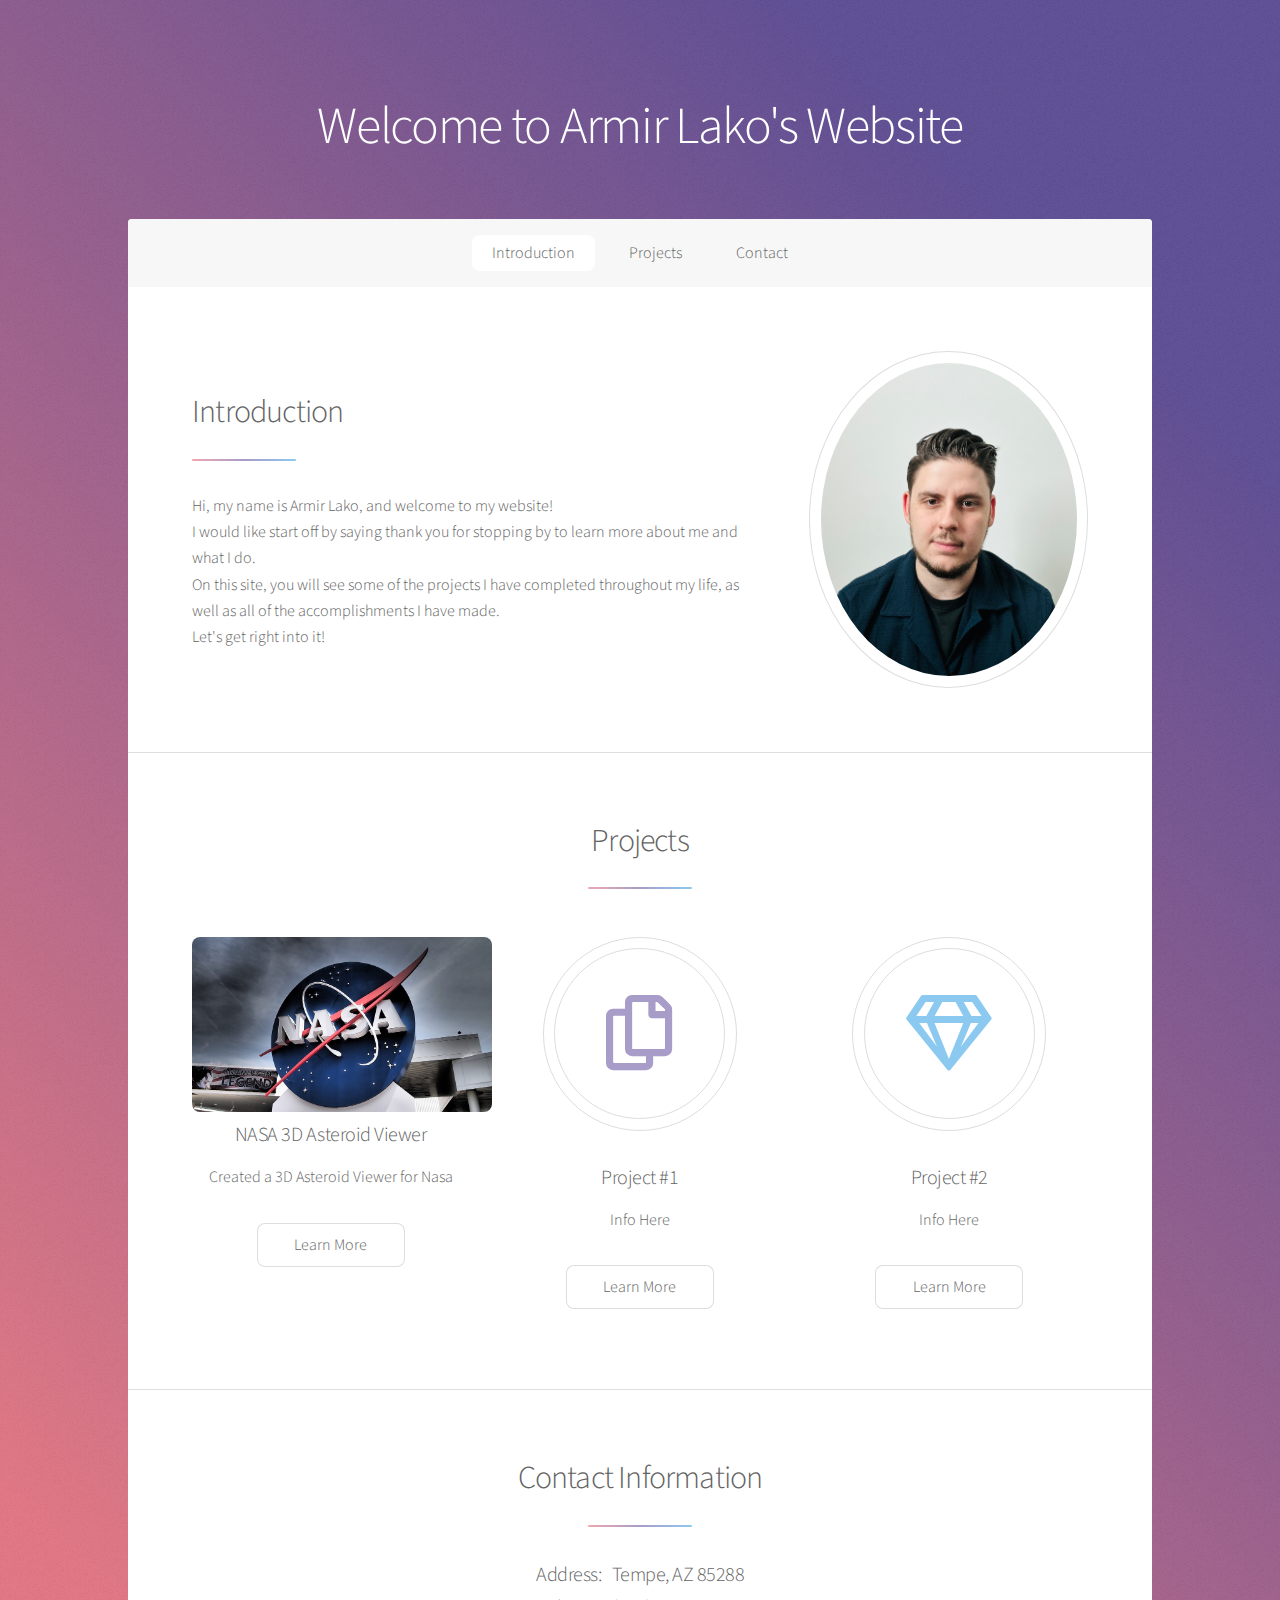
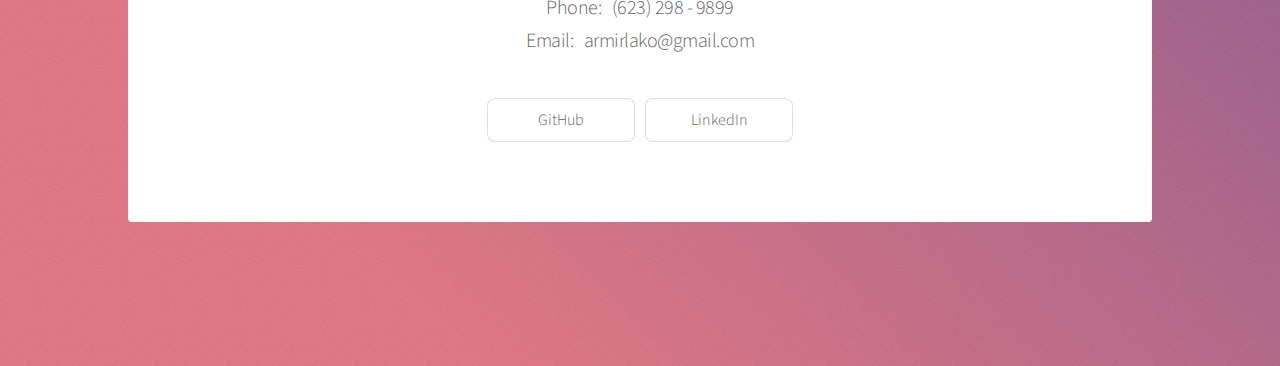
==== index.html @ 69617846 "9" ====
<!DOCTYPE HTML>

<html>
	<head>
		<title>Armir Lako's Website</title>
		<meta charset="utf-8" />
		<meta name="viewport" content="width=device-width, initial-scale=1, user-scalable=no" />
		<link rel="stylesheet" href="assets/css/main.css" />
		<noscript><link rel="stylesheet" href="assets/css/noscript.css" /></noscript>
	</head>
	<body class="is-preload">

		<!-- Wrapper -->
			<div id="wrapper">

				<!-- Header -->
					<header id="header" class="alt">
						<h1>Welcome to Armir Lako's Website</h1>
					</header>

				<!-- Nav -->
					<nav id="nav">
						<ul>
							<li><a href="#intro" class="active">Introduction</a></li>
							<li><a href="#first">Projects</a></li>
							<li><a href="#cta">Contact</a></li>
						</ul>
					</nav>

				<!-- Main -->
					<div id="main">

						<!-- Introduction -->
							<section id="intro" class="main">
								<div class="spotlight">
									<div class="content">
										<header class="major">
											<h2>Introduction</h2>
										</header>
										<p>
											Hi, my name is Armir Lako, and welcome to my website! <br>
											I would like start off by saying thank you for stopping by to learn more about me and what I do. <br>
											On this site, you will see some of the projects I have completed throughout my life, as well as
											all of the accomplishments I have made. <br>
											Let's get right into it!</p>
									</div>
									<span class="image"><img src="images/ArmirLako.jpg"  alt="" /></span>
								</div>
							</section>

						<!-- First Section -->
							<section id="first" class="main special">
								<header class="major">
									<h2>Projects</h2>
								</header>
								<ul class="features">
									<li>
										<span class="image"><img src="images/NASA.jpg" alt="" width="300" 
											height="175" /></span>
										<h3>NASA 3D Asteroid Viewer</h3>
										<p>Created a 3D Asteroid Viewer for Nasa</p>
										<a href="NASA.html" class="button">Learn More</a></li>
									</li>
									<li>
										<span class="icon major style3 fa-copy"></span>
										<h3>Project #1</h3>
										<p>Info Here</p>
										<a href="generic.html" class="button">Learn More</a></li>
									</li>
									<li>
										<span class="icon major style5 fa-gem"></span>
										<h3>Project #2</h3>
										<p>Info Here</p>
										<a href="generic.html" class="button">Learn More</a></li>
									</li>
								</ul>
								
							</section>

						<!-- Get Started -->
							<section id="cta" class="main special">
							
								
								<header class="major">
									<h2>Contact Information</h2>
									<p>	Address: &nbsp Tempe, AZ 85288 <br>
										Phone: &nbsp (623) 298 - 9899 <br>
										Email: &nbsp armirlako@gmail.com
										</b>
									</p>
									<ul class="icons">
									
										<!-- <li> <a href="https://github.com/armirlako" class="icon brands fa-github alt"><span class="label">GitHub</span></a></li> -->
										<ul class="actions special">
											<li><a href="https://www.github.com/armirlako" class="button">GitHub</a></li>
											<li><a href="https://www.linkedin.com/in/armirlako/" class="button">LinkedIn</a></li>
										</ul>
									</ul>
								</header>
							</section>

					</div>

				<!-- Footer -->
					<footer id="footer">
					
					</footer>

			</div>

		<!-- Scripts -->
			<script src="assets/js/jquery.min.js"></script>
			<script src="assets/js/jquery.scrollex.min.js"></script>
			<script src="assets/js/jquery.scrolly.min.js"></script>
			<script src="assets/js/browser.min.js"></script>
			<script src="assets/js/breakpoints.min.js"></script>
			<script src="assets/js/util.js"></script>
			<script src="assets/js/main.js"></script>

	</body>
</html>
---- assets/css/main.css ----
@import url(fontawesome-all.min.css);
@import 'https://fonts.googleapis.com/css?family=Source+Sans+Pro:300,400';

/*
	Stellar by HTML5 UP
	html5up.net | @ajlkn
	Free for personal and commercial use under the CCA 3.0 license (html5up.net/license)
*/


html, body, div, span, applet, object,
iframe, h1, h2, h3, h4, h5, h6, p, blockquote,
pre, a, abbr, acronym, address, big, cite,
code, del, dfn, em, img, ins, kbd, q, s, samp,
small, strike, strong, sub, sup, tt, var, b,
u, i, center, dl, dt, dd, ol, ul, li, fieldset,
form, label, legend, table, caption, tbody,
tfoot, thead, tr, th, td, article, aside,
canvas, details, embed, figure, figcaption,
footer, header, hgroup, menu, nav, output, ruby,
section, summary, time, mark, audio, video {
	margin: 0;
	padding: 0;
	border: 0;
	font-size: 100%;
	font: inherit;
	vertical-align: baseline;}

article, aside, details, figcaption, figure,
footer, header, hgroup, menu, nav, section {
	display: block;}
	  
body {
	line-height: 1;
}

ol, ul {
	list-style: none;
}

blockquote, q {
	quotes: none;
}

	blockquote:before, blockquote:after, q:before, q:after {
		content: '';
		content: none;
	}

table {
	border-collapse: collapse;
	border-spacing: 0;
}

body {
	-webkit-text-size-adjust: none;
}

mark {
	background-color: transparent;
	color: inherit;
}

input::-moz-focus-inner {
	border: 0;
	padding: 0;
}

input, select, textarea {
	-moz-appearance: none;
	-webkit-appearance: none;
	-ms-appearance: none;
	appearance: none;
}

/* Basic */

	@-ms-viewport {
		width: device-width;
	}

	body {
		-ms-overflow-style: scrollbar;
	}

	@media screen and (max-width: 480px) {

		html, body {
			min-width: 320px;
		}

	}

	html {
		box-sizing: border-box;
	}

	*, *:before, *:after {
		box-sizing: inherit;
	}

	body {
		background-color: #935d8c;
		background-image: url("images/overlay.png"), -moz-linear-gradient(45deg, #e37682 15%, #5f4d93 85%);
		background-image: url("images/overlay.png"), -webkit-linear-gradient(45deg, #e37682 15%, #5f4d93 85%);
		background-image: url("images/overlay.png"), -ms-linear-gradient(45deg, #e37682 15%, #5f4d93 85%);
		background-image: url("images/overlay.png"), linear-gradient(45deg, #e37682 15%, #5f4d93 85%);
	}

		body.is-preload *, body.is-preload *:before, body.is-preload *:after {
			-moz-animation: none !important;
			-webkit-animation: none !important;
			-ms-animation: none !important;
			animation: none !important;
			-moz-transition: none !important;
			-webkit-transition: none !important;
			-ms-transition: none !important;
			transition: none !important;
		}

/* Type */

	body {
		background-color: #935d8c;
		color: rgba(255, 255, 255, 0.65);
	}

	body, input, select, textarea {
		font-family: "Source Sans Pro", Helvetica, sans-serif;
		font-size: 17pt;
		font-weight: 300;
		line-height: 1.65;
	}

		@media screen and (max-width: 1680px) {

			body, input, select, textarea {
				font-size: 14pt;
			}

		}

		@media screen and (max-width: 1280px) {

			body, input, select, textarea {
				font-size: 12pt;
			}

		}

		@media screen and (max-width: 360px) {

			body, input, select, textarea {
				font-size: 11pt;
			}

		}

	a {
		-moz-transition: color 0.2s ease, border-bottom 0.2s ease;
		-webkit-transition: color 0.2s ease, border-bottom 0.2s ease;
		-ms-transition: color 0.2s ease, border-bottom 0.2s ease;
		transition: color 0.2s ease, border-bottom 0.2s ease;
		text-decoration: none;
		border-bottom: dotted 1px;
		color: inherit;
	}

		a:hover {
			border-bottom-color: transparent;
		}

	strong, b {
		font-weight: 400;
	}

	em, i {
		font-style: italic;
	}

	p {
		margin: 0 0 2em 0;
	}

		p.content {
			-moz-columns: 20em 2;
			-webkit-columns: 20em 2;
			-ms-columns: 20em 2;
			columns: 20em 2;
			-moz-column-gap: 2em;
			-webkit-column-gap: 2em;
			-ms-column-gap: 2em;
			column-gap: 2em;
			text-align: justify;
		}

	h1, h2, h3, h4, h5, h6 {
		font-weight: 300;
		line-height: 1.5;
		margin: 0 0 0.7em 0;
		letter-spacing: -0.025em;
	}

		h1 a, h2 a, h3 a, h4 a, h5 a, h6 a {
			color: inherit;
			text-decoration: none;
		}

	h1 {
		font-size: 2.5em;
		line-height: 1.2;
	}

	h2 {
		font-size: 1.5em;
	}

	h3 {
		font-size: 1.25em;
	}

	h4 {
		font-size: 1.1em;
	}

	h5 {
		font-size: 0.9em;
	}

	h6 {
		font-size: 0.7em;
	}

	@media screen and (max-width: 736px) {

		h1 {
			font-size: 2em;
		}

	}

	sub {
		font-size: 0.8em;
		position: relative;
		top: 0.5em;
	}

	sup {
		font-size: 0.8em;
		position: relative;
		top: -0.5em;
	}

	blockquote {
		border-left: solid 4px;
		font-style: italic;
		margin: 0 0 2em 0;
		padding: 0.5em 0 0.5em 2em;
	}

	code {
		border-radius: 8px;
		border: solid 1px;
		font-family: "Courier New", monospace;
		font-size: 0.9em;
		margin: 0 0.25em;
		padding: 0.25em 0.65em;
	}

	pre {
		-webkit-overflow-scrolling: touch;
		font-family: "Courier New", monospace;
		font-size: 0.9em;
		margin: 0 0 2em 0;
	}

		pre code {
			display: block;
			line-height: 1.75;
			padding: 1em 1.5em;
			overflow-x: auto;
		}

	hr {
		border: 0;
		border-bottom: solid 1px;
		margin: 2em 0;
	}

		hr.major {
			margin: 3em 0;
		}

	.align-left {
		text-align: left;
	}

	.align-center {
		text-align: center;
	}

	.align-right {
		text-align: right;
	}

	input, select, textarea {
		color: #ffffff;
	}

	a:hover {
		color: #ffffff;
	}

	strong, b {
		color: #ffffff;
	}

	h1, h2, h3, h4, h5, h6 {
		color: #ffffff;
	}

	blockquote {
		border-left-color: rgba(255, 255, 255, 0.35);
	}

	code {
		background: rgba(255, 255, 255, 0.075);
		border-color: rgba(255, 255, 255, 0.35);
	}

	hr {
		border-bottom-color: rgba(255, 255, 255, 0.35);
	}

/* Row */

	.row {
		display: flex;
		flex-wrap: wrap;
		box-sizing: border-box;
		align-items: stretch;
	}

		.row > * {
			box-sizing: border-box;
		}

		.row.gtr-uniform > * > :last-child {
			margin-bottom: 0;
		}

		.row.aln-left {
			justify-content: flex-start;
		}

		.row.aln-center {
			justify-content: center;
		}

		.row.aln-right {
			justify-content: flex-end;
		}

		.row.aln-top {
			align-items: flex-start;
		}

		.row.aln-middle {
			align-items: center;
		}

		.row.aln-bottom {
			align-items: flex-end;
		}

		.row > .imp {
			order: -1;
		}

		.row > .col-1 {
			width: 8.33333%;
		}

		.row > .off-1 {
			margin-left: 8.33333%;
		}

		.row > .col-2 {
			width: 16.66667%;
		}

		.row > .off-2 {
			margin-left: 16.66667%;
		}

		.row > .col-3 {
			width: 25%;
		}

		.row > .off-3 {
			margin-left: 25%;
		}

		.row > .col-4 {
			width: 33.33333%;
		}

		.row > .off-4 {
			margin-left: 33.33333%;
		}

		.row > .col-5 {
			width: 41.66667%;
		}

		.row > .off-5 {
			margin-left: 41.66667%;
		}

		.row > .col-6 {
			width: 50%;
		}

		.row > .off-6 {
			margin-left: 50%;
		}

		.row > .col-7 {
			width: 58.33333%;
		}

		.row > .off-7 {
			margin-left: 58.33333%;
		}

		.row > .col-8 {
			width: 66.66667%;
		}

		.row > .off-8 {
			margin-left: 66.66667%;
		}

		.row > .col-9 {
			width: 75%;
		}

		.row > .off-9 {
			margin-left: 75%;
		}

		.row > .col-10 {
			width: 83.33333%;
		}

		.row > .off-10 {
			margin-left: 83.33333%;
		}

		.row > .col-11 {
			width: 91.66667%;
		}

		.row > .off-11 {
			margin-left: 91.66667%;
		}

		.row > .col-12 {
			width: 100%;
		}

		.row > .off-12 {
			margin-left: 100%;
		}

		.row.gtr-0 {
			margin-top: 0;
			margin-left: 0em;
		}

			.row.gtr-0 > * {
				padding: 0 0 0 0em;
			}

			.row.gtr-0.gtr-uniform {
				margin-top: 0em;
			}

				.row.gtr-0.gtr-uniform > * {
					padding-top: 0em;
				}

		.row.gtr-25 {
			margin-top: 0;
			margin-left: -0.375em;
		}

			.row.gtr-25 > * {
				padding: 0 0 0 0.375em;
			}

			.row.gtr-25.gtr-uniform {
				margin-top: -0.375em;
			}

				.row.gtr-25.gtr-uniform > * {
					padding-top: 0.375em;
				}

		.row.gtr-50 {
			margin-top: 0;
			margin-left: -0.75em;
		}

			.row.gtr-50 > * {
				padding: 0 0 0 0.75em;
			}

			.row.gtr-50.gtr-uniform {
				margin-top: -0.75em;
			}

				.row.gtr-50.gtr-uniform > * {
					padding-top: 0.75em;
				}

		.row {
			margin-top: 0;
			margin-left: -1.5em;
		}

			.row > * {
				padding: 0 0 0 1.5em;
			}

			.row.gtr-uniform {
				margin-top: -1.5em;
			}

				.row.gtr-uniform > * {
					padding-top: 1.5em;
				}

		.row.gtr-150 {
			margin-top: 0;
			margin-left: -2.25em;
		}

			.row.gtr-150 > * {
				padding: 0 0 0 2.25em;
			}

			.row.gtr-150.gtr-uniform {
				margin-top: -2.25em;
			}

				.row.gtr-150.gtr-uniform > * {
					padding-top: 2.25em;
				}

		.row.gtr-200 {
			margin-top: 0;
			margin-left: -3em;
		}

			.row.gtr-200 > * {
				padding: 0 0 0 3em;
			}

			.row.gtr-200.gtr-uniform {
				margin-top: -3em;
			}

				.row.gtr-200.gtr-uniform > * {
					padding-top: 3em;
				}

		@media screen and (max-width: 1680px) {

			.row {
				display: flex;
				flex-wrap: wrap;
				box-sizing: border-box;
				align-items: stretch;
			}

				.row > * {
					box-sizing: border-box;
				}

				.row.gtr-uniform > * > :last-child {
					margin-bottom: 0;
				}

				.row.aln-left {
					justify-content: flex-start;
				}

				.row.aln-center {
					justify-content: center;
				}

				.row.aln-right {
					justify-content: flex-end;
				}

				.row.aln-top {
					align-items: flex-start;
				}

				.row.aln-middle {
					align-items: center;
				}

				.row.aln-bottom {
					align-items: flex-end;
				}

				.row > .imp-xlarge {
					order: -1;
				}

				.row > .col-1-xlarge {
					width: 8.33333%;
				}

				.row > .off-1-xlarge {
					margin-left: 8.33333%;
				}

				.row > .col-2-xlarge {
					width: 16.66667%;
				}

				.row > .off-2-xlarge {
					margin-left: 16.66667%;
				}

				.row > .col-3-xlarge {
					width: 25%;
				}

				.row > .off-3-xlarge {
					margin-left: 25%;
				}

				.row > .col-4-xlarge {
					width: 33.33333%;
				}

				.row > .off-4-xlarge {
					margin-left: 33.33333%;
				}

				.row > .col-5-xlarge {
					width: 41.66667%;
				}

				.row > .off-5-xlarge {
					margin-left: 41.66667%;
				}

				.row > .col-6-xlarge {
					width: 50%;
				}

				.row > .off-6-xlarge {
					margin-left: 50%;
				}

				.row > .col-7-xlarge {
					width: 58.33333%;
				}

				.row > .off-7-xlarge {
					margin-left: 58.33333%;
				}

				.row > .col-8-xlarge {
					width: 66.66667%;
				}

				.row > .off-8-xlarge {
					margin-left: 66.66667%;
				}

				.row > .col-9-xlarge {
					width: 75%;
				}

				.row > .off-9-xlarge {
					margin-left: 75%;
				}

				.row > .col-10-xlarge {
					width: 83.33333%;
				}

				.row > .off-10-xlarge {
					margin-left: 83.33333%;
				}

				.row > .col-11-xlarge {
					width: 91.66667%;
				}

				.row > .off-11-xlarge {
					margin-left: 91.66667%;
				}

				.row > .col-12-xlarge {
					width: 100%;
				}

				.row > .off-12-xlarge {
					margin-left: 100%;
				}

				.row.gtr-0 {
					margin-top: 0;
					margin-left: 0em;
				}

					.row.gtr-0 > * {
						padding: 0 0 0 0em;
					}

					.row.gtr-0.gtr-uniform {
						margin-top: 0em;
					}

						.row.gtr-0.gtr-uniform > * {
							padding-top: 0em;
						}

				.row.gtr-25 {
					margin-top: 0;
					margin-left: -0.375em;
				}

					.row.gtr-25 > * {
						padding: 0 0 0 0.375em;
					}

					.row.gtr-25.gtr-uniform {
						margin-top: -0.375em;
					}

						.row.gtr-25.gtr-uniform > * {
							padding-top: 0.375em;
						}

				.row.gtr-50 {
					margin-top: 0;
					margin-left: -0.75em;
				}

					.row.gtr-50 > * {
						padding: 0 0 0 0.75em;
					}

					.row.gtr-50.gtr-uniform {
						margin-top: -0.75em;
					}

						.row.gtr-50.gtr-uniform > * {
							padding-top: 0.75em;
						}

				.row {
					margin-top: 0;
					margin-left: -1.5em;
				}

					.row > * {
						padding: 0 0 0 1.5em;
					}

					.row.gtr-uniform {
						margin-top: -1.5em;
					}

						.row.gtr-uniform > * {
							padding-top: 1.5em;
						}

				.row.gtr-150 {
					margin-top: 0;
					margin-left: -2.25em;
				}

					.row.gtr-150 > * {
						padding: 0 0 0 2.25em;
					}

					.row.gtr-150.gtr-uniform {
						margin-top: -2.25em;
					}

						.row.gtr-150.gtr-uniform > * {
							padding-top: 2.25em;
						}

				.row.gtr-200 {
					margin-top: 0;
					margin-left: -3em;
				}

					.row.gtr-200 > * {
						padding: 0 0 0 3em;
					}

					.row.gtr-200.gtr-uniform {
						margin-top: -3em;
					}

						.row.gtr-200.gtr-uniform > * {
							padding-top: 3em;
						}

		}

		@media screen and (max-width: 1280px) {

			.row {
				display: flex;
				flex-wrap: wrap;
				box-sizing: border-box;
				align-items: stretch;
			}

				.row > * {
					box-sizing: border-box;
				}

				.row.gtr-uniform > * > :last-child {
					margin-bottom: 0;
				}

				.row.aln-left {
					justify-content: flex-start;
				}

				.row.aln-center {
					justify-content: center;
				}

				.row.aln-right {
					justify-content: flex-end;
				}

				.row.aln-top {
					align-items: flex-start;
				}

				.row.aln-middle {
					align-items: center;
				}

				.row.aln-bottom {
					align-items: flex-end;
				}

				.row > .imp-large {
					order: -1;
				}

				.row > .col-1-large {
					width: 8.33333%;
				}

				.row > .off-1-large {
					margin-left: 8.33333%;
				}

				.row > .col-2-large {
					width: 16.66667%;
				}

				.row > .off-2-large {
					margin-left: 16.66667%;
				}

				.row > .col-3-large {
					width: 25%;
				}

				.row > .off-3-large {
					margin-left: 25%;
				}

				.row > .col-4-large {
					width: 33.33333%;
				}

				.row > .off-4-large {
					margin-left: 33.33333%;
				}

				.row > .col-5-large {
					width: 41.66667%;
				}

				.row > .off-5-large {
					margin-left: 41.66667%;
				}

				.row > .col-6-large {
					width: 50%;
				}

				.row > .off-6-large {
					margin-left: 50%;
				}

				.row > .col-7-large {
					width: 58.33333%;
				}

				.row > .off-7-large {
					margin-left: 58.33333%;
				}

				.row > .col-8-large {
					width: 66.66667%;
				}

				.row > .off-8-large {
					margin-left: 66.66667%;
				}

				.row > .col-9-large {
					width: 75%;
				}

				.row > .off-9-large {
					margin-left: 75%;
				}

				.row > .col-10-large {
					width: 83.33333%;
				}

				.row > .off-10-large {
					margin-left: 83.33333%;
				}

				.row > .col-11-large {
					width: 91.66667%;
				}

				.row > .off-11-large {
					margin-left: 91.66667%;
				}

				.row > .col-12-large {
					width: 100%;
				}

				.row > .off-12-large {
					margin-left: 100%;
				}

				.row.gtr-0 {
					margin-top: 0;
					margin-left: 0em;
				}

					.row.gtr-0 > * {
						padding: 0 0 0 0em;
					}

					.row.gtr-0.gtr-uniform {
						margin-top: 0em;
					}

						.row.gtr-0.gtr-uniform > * {
							padding-top: 0em;
						}

				.row.gtr-25 {
					margin-top: 0;
					margin-left: -0.375em;
				}

					.row.gtr-25 > * {
						padding: 0 0 0 0.375em;
					}

					.row.gtr-25.gtr-uniform {
						margin-top: -0.375em;
					}

						.row.gtr-25.gtr-uniform > * {
							padding-top: 0.375em;
						}

				.row.gtr-50 {
					margin-top: 0;
					margin-left: -0.75em;
				}

					.row.gtr-50 > * {
						padding: 0 0 0 0.75em;
					}

					.row.gtr-50.gtr-uniform {
						margin-top: -0.75em;
					}

						.row.gtr-50.gtr-uniform > * {
							padding-top: 0.75em;
						}

				.row {
					margin-top: 0;
					margin-left: -1.5em;
				}

					.row > * {
						padding: 0 0 0 1.5em;
					}

					.row.gtr-uniform {
						margin-top: -1.5em;
					}

						.row.gtr-uniform > * {
							padding-top: 1.5em;
						}

				.row.gtr-150 {
					margin-top: 0;
					margin-left: -2.25em;
				}

					.row.gtr-150 > * {
						padding: 0 0 0 2.25em;
					}

					.row.gtr-150.gtr-uniform {
						margin-top: -2.25em;
					}

						.row.gtr-150.gtr-uniform > * {
							padding-top: 2.25em;
						}

				.row.gtr-200 {
					margin-top: 0;
					margin-left: -3em;
				}

					.row.gtr-200 > * {
						padding: 0 0 0 3em;
					}

					.row.gtr-200.gtr-uniform {
						margin-top: -3em;
					}

						.row.gtr-200.gtr-uniform > * {
							padding-top: 3em;
						}

		}

		@media screen and (max-width: 980px) {

			.row {
				display: flex;
				flex-wrap: wrap;
				box-sizing: border-box;
				align-items: stretch;
			}

				.row > * {
					box-sizing: border-box;
				}

				.row.gtr-uniform > * > :last-child {
					margin-bottom: 0;
				}

				.row.aln-left {
					justify-content: flex-start;
				}

				.row.aln-center {
					justify-content: center;
				}

				.row.aln-right {
					justify-content: flex-end;
				}

				.row.aln-top {
					align-items: flex-start;
				}

				.row.aln-middle {
					align-items: center;
				}

				.row.aln-bottom {
					align-items: flex-end;
				}

				.row > .imp-medium {
					order: -1;
				}

				.row > .col-1-medium {
					width: 8.33333%;
				}

				.row > .off-1-medium {
					margin-left: 8.33333%;
				}

				.row > .col-2-medium {
					width: 16.66667%;
				}

				.row > .off-2-medium {
					margin-left: 16.66667%;
				}

				.row > .col-3-medium {
					width: 25%;
				}

				.row > .off-3-medium {
					margin-left: 25%;
				}

				.row > .col-4-medium {
					width: 33.33333%;
				}

				.row > .off-4-medium {
					margin-left: 33.33333%;
				}

				.row > .col-5-medium {
					width: 41.66667%;
				}

				.row > .off-5-medium {
					margin-left: 41.66667%;
				}

				.row > .col-6-medium {
					width: 50%;
				}

				.row > .off-6-medium {
					margin-left: 50%;
				}

				.row > .col-7-medium {
					width: 58.33333%;
				}

				.row > .off-7-medium {
					margin-left: 58.33333%;
				}

				.row > .col-8-medium {
					width: 66.66667%;
				}

				.row > .off-8-medium {
					margin-left: 66.66667%;
				}

				.row > .col-9-medium {
					width: 75%;
				}

				.row > .off-9-medium {
					margin-left: 75%;
				}

				.row > .col-10-medium {
					width: 83.33333%;
				}

				.row > .off-10-medium {
					margin-left: 83.33333%;
				}

				.row > .col-11-medium {
					width: 91.66667%;
				}

				.row > .off-11-medium {
					margin-left: 91.66667%;
				}

				.row > .col-12-medium {
					width: 100%;
				}

				.row > .off-12-medium {
					margin-left: 100%;
				}

				.row.gtr-0 {
					margin-top: 0;
					margin-left: 0em;
				}

					.row.gtr-0 > * {
						padding: 0 0 0 0em;
					}

					.row.gtr-0.gtr-uniform {
						margin-top: 0em;
					}

						.row.gtr-0.gtr-uniform > * {
							padding-top: 0em;
						}

				.row.gtr-25 {
					margin-top: 0;
					margin-left: -0.375em;
				}

					.row.gtr-25 > * {
						padding: 0 0 0 0.375em;
					}

					.row.gtr-25.gtr-uniform {
						margin-top: -0.375em;
					}

						.row.gtr-25.gtr-uniform > * {
							padding-top: 0.375em;
						}

				.row.gtr-50 {
					margin-top: 0;
					margin-left: -0.75em;
				}

					.row.gtr-50 > * {
						padding: 0 0 0 0.75em;
					}

					.row.gtr-50.gtr-uniform {
						margin-top: -0.75em;
					}

						.row.gtr-50.gtr-uniform > * {
							padding-top: 0.75em;
						}

				.row {
					margin-top: 0;
					margin-left: -1.5em;
				}

					.row > * {
						padding: 0 0 0 1.5em;
					}

					.row.gtr-uniform {
						margin-top: -1.5em;
					}

						.row.gtr-uniform > * {
							padding-top: 1.5em;
						}

				.row.gtr-150 {
					margin-top: 0;
					margin-left: -2.25em;
				}

					.row.gtr-150 > * {
						padding: 0 0 0 2.25em;
					}

					.row.gtr-150.gtr-uniform {
						margin-top: -2.25em;
					}

						.row.gtr-150.gtr-uniform > * {
							padding-top: 2.25em;
						}

				.row.gtr-200 {
					margin-top: 0;
					margin-left: -3em;
				}

					.row.gtr-200 > * {
						padding: 0 0 0 3em;
					}

					.row.gtr-200.gtr-uniform {
						margin-top: -3em;
					}

						.row.gtr-200.gtr-uniform > * {
							padding-top: 3em;
						}

		}

		@media screen and (max-width: 736px) {

			.row {
				display: flex;
				flex-wrap: wrap;
				box-sizing: border-box;
				align-items: stretch;
			}

				.row > * {
					box-sizing: border-box;
				}

				.row.gtr-uniform > * > :last-child {
					margin-bottom: 0;
				}

				.row.aln-left {
					justify-content: flex-start;
				}

				.row.aln-center {
					justify-content: center;
				}

				.row.aln-right {
					justify-content: flex-end;
				}

				.row.aln-top {
					align-items: flex-start;
				}

				.row.aln-middle {
					align-items: center;
				}

				.row.aln-bottom {
					align-items: flex-end;
				}

				.row > .imp-small {
					order: -1;
				}

				.row > .col-1-small {
					width: 8.33333%;
				}

				.row > .off-1-small {
					margin-left: 8.33333%;
				}

				.row > .col-2-small {
					width: 16.66667%;
				}

				.row > .off-2-small {
					margin-left: 16.66667%;
				}

				.row > .col-3-small {
					width: 25%;
				}

				.row > .off-3-small {
					margin-left: 25%;
				}

				.row > .col-4-small {
					width: 33.33333%;
				}

				.row > .off-4-small {
					margin-left: 33.33333%;
				}

				.row > .col-5-small {
					width: 41.66667%;
				}

				.row > .off-5-small {
					margin-left: 41.66667%;
				}

				.row > .col-6-small {
					width: 50%;
				}

				.row > .off-6-small {
					margin-left: 50%;
				}

				.row > .col-7-small {
					width: 58.33333%;
				}

				.row > .off-7-small {
					margin-left: 58.33333%;
				}

				.row > .col-8-small {
					width: 66.66667%;
				}

				.row > .off-8-small {
					margin-left: 66.66667%;
				}

				.row > .col-9-small {
					width: 75%;
				}

				.row > .off-9-small {
					margin-left: 75%;
				}

				.row > .col-10-small {
					width: 83.33333%;
				}

				.row > .off-10-small {
					margin-left: 83.33333%;
				}

				.row > .col-11-small {
					width: 91.66667%;
				}

				.row > .off-11-small {
					margin-left: 91.66667%;
				}

				.row > .col-12-small {
					width: 100%;
				}

				.row > .off-12-small {
					margin-left: 100%;
				}

				.row.gtr-0 {
					margin-top: 0;
					margin-left: 0em;
				}

					.row.gtr-0 > * {
						padding: 0 0 0 0em;
					}

					.row.gtr-0.gtr-uniform {
						margin-top: 0em;
					}

						.row.gtr-0.gtr-uniform > * {
							padding-top: 0em;
						}

				.row.gtr-25 {
					margin-top: 0;
					margin-left: -0.25em;
				}

					.row.gtr-25 > * {
						padding: 0 0 0 0.25em;
					}

					.row.gtr-25.gtr-uniform {
						margin-top: -0.25em;
					}

						.row.gtr-25.gtr-uniform > * {
							padding-top: 0.25em;
						}

				.row.gtr-50 {
					margin-top: 0;
					margin-left: -0.5em;
				}

					.row.gtr-50 > * {
						padding: 0 0 0 0.5em;
					}

					.row.gtr-50.gtr-uniform {
						margin-top: -0.5em;
					}

						.row.gtr-50.gtr-uniform > * {
							padding-top: 0.5em;
						}

				.row {
					margin-top: 0;
					margin-left: -1em;
				}

					.row > * {
						padding: 0 0 0 1em;
					}

					.row.gtr-uniform {
						margin-top: -1em;
					}

						.row.gtr-uniform > * {
							padding-top: 1em;
						}

				.row.gtr-150 {
					margin-top: 0;
					margin-left: -1.5em;
				}

					.row.gtr-150 > * {
						padding: 0 0 0 1.5em;
					}

					.row.gtr-150.gtr-uniform {
						margin-top: -1.5em;
					}

						.row.gtr-150.gtr-uniform > * {
							padding-top: 1.5em;
						}

				.row.gtr-200 {
					margin-top: 0;
					margin-left: -2em;
				}

					.row.gtr-200 > * {
						padding: 0 0 0 2em;
					}

					.row.gtr-200.gtr-uniform {
						margin-top: -2em;
					}

						.row.gtr-200.gtr-uniform > * {
							padding-top: 2em;
						}

		}

		@media screen and (max-width: 480px) {

			.row {
				display: flex;
				flex-wrap: wrap;
				box-sizing: border-box;
				align-items: stretch;
			}

				.row > * {
					box-sizing: border-box;
				}

				.row.gtr-uniform > * > :last-child {
					margin-bottom: 0;
				}

				.row.aln-left {
					justify-content: flex-start;
				}

				.row.aln-center {
					justify-content: center;
				}

				.row.aln-right {
					justify-content: flex-end;
				}

				.row.aln-top {
					align-items: flex-start;
				}

				.row.aln-middle {
					align-items: center;
				}

				.row.aln-bottom {
					align-items: flex-end;
				}

				.row > .imp-xsmall {
					order: -1;
				}

				.row > .col-1-xsmall {
					width: 8.33333%;
				}

				.row > .off-1-xsmall {
					margin-left: 8.33333%;
				}

				.row > .col-2-xsmall {
					width: 16.66667%;
				}

				.row > .off-2-xsmall {
					margin-left: 16.66667%;
				}

				.row > .col-3-xsmall {
					width: 25%;
				}

				.row > .off-3-xsmall {
					margin-left: 25%;
				}

				.row > .col-4-xsmall {
					width: 33.33333%;
				}

				.row > .off-4-xsmall {
					margin-left: 33.33333%;
				}

				.row > .col-5-xsmall {
					width: 41.66667%;
				}

				.row > .off-5-xsmall {
					margin-left: 41.66667%;
				}

				.row > .col-6-xsmall {
					width: 50%;
				}

				.row > .off-6-xsmall {
					margin-left: 50%;
				}

				.row > .col-7-xsmall {
					width: 58.33333%;
				}

				.row > .off-7-xsmall {
					margin-left: 58.33333%;
				}

				.row > .col-8-xsmall {
					width: 66.66667%;
				}

				.row > .off-8-xsmall {
					margin-left: 66.66667%;
				}

				.row > .col-9-xsmall {
					width: 75%;
				}

				.row > .off-9-xsmall {
					margin-left: 75%;
				}

				.row > .col-10-xsmall {
					width: 83.33333%;
				}

				.row > .off-10-xsmall {
					margin-left: 83.33333%;
				}

				.row > .col-11-xsmall {
					width: 91.66667%;
				}

				.row > .off-11-xsmall {
					margin-left: 91.66667%;
				}

				.row > .col-12-xsmall {
					width: 100%;
				}

				.row > .off-12-xsmall {
					margin-left: 100%;
				}

				.row.gtr-0 {
					margin-top: 0;
					margin-left: 0em;
				}

					.row.gtr-0 > * {
						padding: 0 0 0 0em;
					}

					.row.gtr-0.gtr-uniform {
						margin-top: 0em;
					}

						.row.gtr-0.gtr-uniform > * {
							padding-top: 0em;
						}

				.row.gtr-25 {
					margin-top: 0;
					margin-left: -0.3125em;
				}

					.row.gtr-25 > * {
						padding: 0 0 0 0.3125em;
					}

					.row.gtr-25.gtr-uniform {
						margin-top: -0.3125em;
					}

						.row.gtr-25.gtr-uniform > * {
							padding-top: 0.3125em;
						}

				.row.gtr-50 {
					margin-top: 0;
					margin-left: -0.625em;
				}

					.row.gtr-50 > * {
						padding: 0 0 0 0.625em;
					}

					.row.gtr-50.gtr-uniform {
						margin-top: -0.625em;
					}

						.row.gtr-50.gtr-uniform > * {
							padding-top: 0.625em;
						}

				.row {
					margin-top: 0;
					margin-left: -1.25em;
				}

					.row > * {
						padding: 0 0 0 1.25em;
					}

					.row.gtr-uniform {
						margin-top: -1.25em;
					}

						.row.gtr-uniform > * {
							padding-top: 1.25em;
						}

				.row.gtr-150 {
					margin-top: 0;
					margin-left: -1.875em;
				}

					.row.gtr-150 > * {
						padding: 0 0 0 1.875em;
					}

					.row.gtr-150.gtr-uniform {
						margin-top: -1.875em;
					}

						.row.gtr-150.gtr-uniform > * {
							padding-top: 1.875em;
						}

				.row.gtr-200 {
					margin-top: 0;
					margin-left: -2.5em;
				}

					.row.gtr-200 > * {
						padding: 0 0 0 2.5em;
					}

					.row.gtr-200.gtr-uniform {
						margin-top: -2.5em;
					}

						.row.gtr-200.gtr-uniform > * {
							padding-top: 2.5em;
						}

		}

/* Box */

	.box {
		border-radius: 8px;
		border: solid;
		margin-bottom: 2em;
		padding: 1.5em;
	}

		.box > :last-child,
		.box > :last-child > :last-child,
		.box > :last-child > :last-child > :last-child {
			margin-bottom: 0;
		}

		.box.alt {
			border: 0;
			border-radius: 0;
			padding: 0;
		}

	.box {
		border-color: rgba(255, 255, 255, 0.35);
	}

/* Button */

	input[type="submit"],
	input[type="reset"],
	input[type="button"],
	button,
	.button {
		-moz-appearance: none;
		-webkit-appearance: none;
		-ms-appearance: none;
		appearance: none;
		-moz-transition: background-color 0.2s ease-in-out, color 0.2s ease-in-out;
		-webkit-transition: background-color 0.2s ease-in-out, color 0.2s ease-in-out;
		-ms-transition: background-color 0.2s ease-in-out, color 0.2s ease-in-out;
		transition: background-color 0.2s ease-in-out, color 0.2s ease-in-out;
		border-radius: 8px;
		border: 0;
		cursor: pointer;
		display: inline-block;
		font-weight: 300;
		height: 2.75em;
		line-height: 2.75em;
		min-width: 9.25em;
		padding: 0 1.5em;
		text-align: center;
		text-decoration: none;
		white-space: nowrap;
	}

		input[type="submit"].icon,
		input[type="reset"].icon,
		input[type="button"].icon,
		button.icon,
		.button.icon {
			padding-left: 1.35em;
		}

			input[type="submit"].icon:before,
			input[type="reset"].icon:before,
			input[type="button"].icon:before,
			button.icon:before,
			.button.icon:before {
				margin-right: 0.5em;
			}

		input[type="submit"].fit,
		input[type="reset"].fit,
		input[type="button"].fit,
		button.fit,
		.button.fit {
			width: 100%;
		}

		input[type="submit"].small,
		input[type="reset"].small,
		input[type="button"].small,
		button.small,
		.button.small {
			font-size: 0.8em;
		}

		input[type="submit"].large,
		input[type="reset"].large,
		input[type="button"].large,
		button.large,
		.button.large {
			font-size: 1.35em;
		}

		input[type="submit"].disabled, input[type="submit"]:disabled,
		input[type="reset"].disabled,
		input[type="reset"]:disabled,
		input[type="button"].disabled,
		input[type="button"]:disabled,
		button.disabled,
		button:disabled,
		.button.disabled,
		.button:disabled {
			pointer-events: none;
			opacity: 0.25;
		}

		@media screen and (max-width: 736px) {

			input[type="submit"],
			input[type="reset"],
			input[type="button"],
			button,
			.button {
				min-width: 0;
			}

		}

	input[type="submit"],
	input[type="reset"],
	input[type="button"],
	button,
	.button {
		background-color: transparent;
		box-shadow: inset 0 0 0 1px rgba(255, 255, 255, 0.35);
		color: #ffffff !important;
	}

		input[type="submit"]:hover,
		input[type="reset"]:hover,
		input[type="button"]:hover,
		button:hover,
		.button:hover {
			background-color: rgba(255, 255, 255, 0.075);
		}

		input[type="submit"]:active,
		input[type="reset"]:active,
		input[type="button"]:active,
		button:active,
		.button:active {
			background-color: rgba(255, 255, 255, 0.2);
		}

		input[type="submit"].icon:before,
		input[type="reset"].icon:before,
		input[type="button"].icon:before,
		button.icon:before,
		.button.icon:before {
			color: rgba(255, 255, 255, 0.5);
		}

		input[type="submit"].primary,
		input[type="reset"].primary,
		input[type="button"].primary,
		button.primary,
		.button.primary {
			background-color: #8cc9f0;
			color: #ffffff !important;
			box-shadow: none;
		}

			input[type="submit"].primary:hover,
			input[type="reset"].primary:hover,
			input[type="button"].primary:hover,
			button.primary:hover,
			.button.primary:hover {
				background-color: #9acff2;
			}

			input[type="submit"].primary:active,
			input[type="reset"].primary:active,
			input[type="button"].primary:active,
			button.primary:active,
			.button.primary:active {
				background-color: #7ec3ee;
			}

			input[type="submit"].primary.icon:before,
			input[type="reset"].primary.icon:before,
			input[type="button"].primary.icon:before,
			button.primary.icon:before,
			.button.primary.icon:before {
				color: #ffffff !important;
			}

/* Form */

	form {
		margin: 0 0 2em 0;
	}

	label {
		display: block;
		font-size: 0.9em;
		font-weight: 400;
		margin: 0 0 1em 0;
	}

	input[type="text"],
	input[type="password"],
	input[type="email"],
	select,
	textarea {
		-moz-appearance: none;
		-webkit-appearance: none;
		-ms-appearance: none;
		appearance: none;
		border-radius: 8px;
		border: solid 1px;
		color: inherit;
		display: block;
		outline: 0;
		padding: 0 1em;
		text-decoration: none;
		width: 100%;
	}

		input[type="text"]:invalid,
		input[type="password"]:invalid,
		input[type="email"]:invalid,
		select:invalid,
		textarea:invalid {
			box-shadow: none;
		}

	select {
		background-size: 1.25rem;
		background-repeat: no-repeat;
		background-position: calc(100% - 1rem) center;
		height: 2.75em;
		padding-right: 2.75em;
		text-overflow: ellipsis;
	}

		select:focus::-ms-value {
			background-color: transparent;
		}

		select::-ms-expand {
			display: none;
		}

	input[type="text"],
	input[type="password"],
	input[type="email"],
	select {
		height: 2.75em;
	}

	textarea {
		padding: 0.75em 1em;
	}

	input[type="checkbox"],
	input[type="radio"] {
		-moz-appearance: none;
		-webkit-appearance: none;
		-ms-appearance: none;
		appearance: none;
		display: block;
		float: left;
		margin-right: -2em;
		opacity: 0;
		width: 1em;
		z-index: -1;
	}

		input[type="checkbox"] + label,
		input[type="radio"] + label {
			text-decoration: none;
			cursor: pointer;
			display: inline-block;
			font-size: 1em;
			font-weight: 300;
			padding-left: 2.4em;
			padding-right: 0.75em;
			position: relative;
		}

			input[type="checkbox"] + label:before,
			input[type="radio"] + label:before {
				-moz-osx-font-smoothing: grayscale;
				-webkit-font-smoothing: antialiased;
				display: inline-block;
				font-style: normal;
				font-variant: normal;
				text-rendering: auto;
				line-height: 1;
				text-transform: none !important;
				font-family: 'Font Awesome 5 Free';
				font-weight: 900;
			}

			input[type="checkbox"] + label:before,
			input[type="radio"] + label:before {
				border-radius: 8px;
				border: solid 1px;
				content: '';
				display: inline-block;
				font-size: 0.8em;
				height: 2.0625em;
				left: 0;
				line-height: 2.0625em;
				position: absolute;
				text-align: center;
				top: 0;
				width: 2.0625em;
			}

		input[type="checkbox"]:checked + label:before,
		input[type="radio"]:checked + label:before {
			content: '\f00c';
		}

	input[type="checkbox"] + label:before {
		border-radius: 8px;
	}

	input[type="radio"] + label:before {
		border-radius: 100%;
	}

	::-webkit-input-placeholder {
		opacity: 1.0;
	}

	:-moz-placeholder {
		opacity: 1.0;
	}

	::-moz-placeholder {
		opacity: 1.0;
	}

	:-ms-input-placeholder {
		opacity: 1.0;
	}

	label {
		color: #ffffff;
	}

	input[type="text"],
	input[type="password"],
	input[type="email"],
	select,
	textarea {
		background-color: rgba(255, 255, 255, 0.075);
		border-color: rgba(255, 255, 255, 0.35);
	}

		input[type="text"]:focus,
		input[type="password"]:focus,
		input[type="email"]:focus,
		select:focus,
		textarea:focus {
			border-color: #8cc9f0;
			box-shadow: 0 0 0 1px #8cc9f0;
		}

	select {
		background-image: url("data:image/svg+xml;charset=utf8,%3Csvg xmlns='http://www.w3.org/2000/svg' width='40' height='40' preserveAspectRatio='none' viewBox='0 0 40 40'%3E%3Cpath d='M9.4,12.3l10.4,10.4l10.4-10.4c0.2-0.2,0.5-0.4,0.9-0.4c0.3,0,0.6,0.1,0.9,0.4l3.3,3.3c0.2,0.2,0.4,0.5,0.4,0.9 c0,0.4-0.1,0.6-0.4,0.9L20.7,31.9c-0.2,0.2-0.5,0.4-0.9,0.4c-0.3,0-0.6-0.1-0.9-0.4L4.3,17.3c-0.2-0.2-0.4-0.5-0.4-0.9 c0-0.4,0.1-0.6,0.4-0.9l3.3-3.3c0.2-0.2,0.5-0.4,0.9-0.4S9.1,12.1,9.4,12.3z' fill='rgba(255, 255, 255, 0.35)' /%3E%3C/svg%3E");
	}

		select option {
			color: #ffffff;
			background: #935d8c;
		}

	input[type="checkbox"] + label,
	input[type="radio"] + label {
		color: rgba(255, 255, 255, 0.65);
	}

		input[type="checkbox"] + label:before,
		input[type="radio"] + label:before {
			background: rgba(255, 255, 255, 0.075);
			border-color: rgba(255, 255, 255, 0.35);
		}

	input[type="checkbox"]:checked + label:before,
	input[type="radio"]:checked + label:before {
		background-color: #ffffff;
		border-color: #ffffff;
		color: #935d8c;
	}

	input[type="checkbox"]:focus + label:before,
	input[type="radio"]:focus + label:before {
		border-color: #8cc9f0;
		box-shadow: 0 0 0 1px #8cc9f0;
	}

	::-webkit-input-placeholder {
		color: rgba(255, 255, 255, 0.5) !important;
	}

	:-moz-placeholder {
		color: rgba(255, 255, 255, 0.5) !important;
	}

	::-moz-placeholder {
		color: rgba(255, 255, 255, 0.5) !important;
	}

	:-ms-input-placeholder {
		color: rgba(255, 255, 255, 0.5) !important;
	}

	.formerize-placeholder {
		color: rgba(255, 255, 255, 0.5) !important;
	}

/* Icon */

	.icon {
		text-decoration: none;
		-moz-transition: background-color 0.2s ease-in-out, color 0.2s ease-in-out;
		-webkit-transition: background-color 0.2s ease-in-out, color 0.2s ease-in-out;
		-ms-transition: background-color 0.2s ease-in-out, color 0.2s ease-in-out;
		transition: background-color 0.2s ease-in-out, color 0.2s ease-in-out;
		border-bottom: none;
		position: relative;
	}

		.icon:before {
			-moz-osx-font-smoothing: grayscale;
			-webkit-font-smoothing: antialiased;
			display: inline-block;
			font-style: normal;
			font-variant: normal;
			text-rendering: auto;
			line-height: 1;
			text-transform: none !important;
			font-family: 'Font Awesome 5 Free';
			font-weight: 400;
		}

		.icon > .label {
			display: none;
		}

		.icon:before {
			line-height: solid;
		}

		.icon.solid:before {
			font-weight: 900;
		}

		.icon.brands:before {
			font-family: 'Font Awesome 5 Brands';
		}

		.icon.major {
			border: solid 1px;
			display: inline-block;
			border-radius: 100%;
			padding: 0.65em;
			margin: 0 0 2em 0;
			cursor: default;
		}

			.icon.major:before {
				display: inline-block;
				font-size: 6.25rem;
				width: 2.25em;
				height: 2.25em;
				line-height: 2.2em;
				border-radius: 100%;
				border: solid 1px;
				text-align: center;
			}

		.icon.alt {
			display: inline-block;
			border: solid 1px;
			border-radius: 100%;
		}

			.icon.alt:before {
				display: block;
				font-size: 1.25em;
				width: 2em;
				height: 2em;
				text-align: center;
				line-height: 2em;
			}

		.icon.style1 {
			color: #efa8b0;
		}

		.icon.style2 {
			color: #c79cc8;
		}

		.icon.style3 {
			color: #a89cc8;
		}

		.icon.style4 {
			color: #9bb2e1;
		}

		.icon.style5 {
			color: #8cc9f0;
		}

		@media screen and (max-width: 1680px) {

			.icon.major:before {
				font-size: 5.5rem;
			}

		}

		@media screen and (max-width: 1280px) {

			.icon.major:before {
				font-size: 4.75rem;
			}

		}

		@media screen and (max-width: 736px) {

			.icon.major {
				margin: 0 0 1.5em 0;
				padding: 0.35em;
			}

				.icon.major:before {
					font-size: 3.5rem;
				}

		}

	.icon.major {
		border-color: rgba(255, 255, 255, 0.35);
	}

		.icon.major:before {
			border-color: rgba(255, 255, 255, 0.35);
		}

	.icon.alt {
		border-color: rgba(255, 255, 255, 0.35);
		color: #ffffff;
	}

		.icon.alt:hover {
			background-color: rgba(255, 255, 255, 0.075);
		}

		.icon.alt:active {
			background-color: rgba(255, 255, 255, 0.2);
		}

/* Image */

	.image {
		border-radius: 8px;
		border: 0;
		display: inline-block;
		position: relative;
	}

		.image img {
			border-radius: 8px;
			display: block;
		}

		.image.left, .image.right {
			max-width: 40%;
		}

			.image.left img, .image.right img {
				width: 100%;
			}

		.image.left {
			float: left;
			margin: 0 1.5em 1em 0;
			top: 0.25em;
		}

		.image.right {
			float: right;
			margin: 0 0 1em 1.5em;
			top: 0.25em;
		}

		.image.fit {
			display: block;
			margin: 0 0 2em 0;
			width: 100%;
		}

			.image.fit img {
				width: 100%;
			}

		.image.main {
			display: block;
			margin: 0 0 3em 0;
			width: 100%;
		}

			.image.main img {
				width: 100%;
			}

/* List */

	ol {
		list-style: decimal;
		margin: 0 0 2em 0;
		padding-left: 1.25em;
	}

		ol li {
			padding-left: 0.25em;
		}

	ul {
		list-style: disc;
		margin: 0 0 2em 0;
		padding-left: 1em;
	}

		ul li {
			padding-left: 0.5em;
		}

		ul.alt {
			list-style: none;
			padding-left: 0;
		}

			ul.alt li {
				border-top: solid 1px;
				padding: 0.5em 0;
			}

				ul.alt li:first-child {
					border-top: 0;
					padding-top: 0;
				}

	dl {
		margin: 0 0 2em 0;
	}

		dl dt {
			display: block;
			font-weight: 400;
			margin: 0 0 1em 0;
		}

		dl dd {
			margin-left: 2em;
		}

		dl.alt dt {
			display: block;
			width: 3em;
			margin: 0;
			clear: left;
			float: left;
		}

		dl.alt dd {
			margin: 0 0 0.85em 5.5em;
		}

		dl.alt:after {
			content: '';
			display: block;
			clear: both;
		}

	ul.alt li {
		border-top-color: rgba(255, 255, 255, 0.35);
	}

	dl dt {
		color: #ffffff;
	}

/* Actions */

	ul.actions {
		display: -moz-flex;
		display: -webkit-flex;
		display: -ms-flex;
		display: flex;
		cursor: default;
		list-style: none;
		margin-left: -1em;
		padding-left: 0;
	}

		ul.actions li {
			padding: 0 0 0 1em;
			vertical-align: middle;
		}

		ul.actions.special {
			-moz-justify-content: center;
			-webkit-justify-content: center;
			-ms-justify-content: center;
			justify-content: center;
			width: 100%;
			margin-left: 0;
		}

			ul.actions.special li:first-child {
				padding-left: 0;
			}

		ul.actions.stacked {
			-moz-flex-direction: column;
			-webkit-flex-direction: column;
			-ms-flex-direction: column;
			flex-direction: column;
			margin-left: 0;
		}

			ul.actions.stacked li {
				padding: 1.3em 0 0 0;
			}

				ul.actions.stacked li:first-child {
					padding-top: 0;
				}

		ul.actions.fit {
			width: calc(100% + 1em);
		}

			ul.actions.fit li {
				-moz-flex-grow: 1;
				-webkit-flex-grow: 1;
				-ms-flex-grow: 1;
				flex-grow: 1;
				-moz-flex-shrink: 1;
				-webkit-flex-shrink: 1;
				-ms-flex-shrink: 1;
				flex-shrink: 1;
				width: 100%;
			}

				ul.actions.fit li > * {
					width: 100%;
				}

			ul.actions.fit.stacked {
				width: 100%;
			}

		@media screen and (max-width: 480px) {

			ul.actions:not(.fixed) {
				-moz-flex-direction: column;
				-webkit-flex-direction: column;
				-ms-flex-direction: column;
				flex-direction: column;
				margin-left: 0;
				width: 100% !important;
			}

				ul.actions:not(.fixed) li {
					-moz-flex-grow: 1;
					-webkit-flex-grow: 1;
					-ms-flex-grow: 1;
					flex-grow: 1;
					-moz-flex-shrink: 1;
					-webkit-flex-shrink: 1;
					-ms-flex-shrink: 1;
					flex-shrink: 1;
					padding: 1em 0 0 0;
					text-align: center;
					width: 100%;
				}

					ul.actions:not(.fixed) li > * {
						width: 100%;
					}

					ul.actions:not(.fixed) li:first-child {
						padding-top: 0;
					}

					ul.actions:not(.fixed) li input[type="submit"],
					ul.actions:not(.fixed) li input[type="reset"],
					ul.actions:not(.fixed) li input[type="button"],
					ul.actions:not(.fixed) li button,
					ul.actions:not(.fixed) li .button {
						width: 100%;
					}

						ul.actions:not(.fixed) li input[type="submit"].icon:before,
						ul.actions:not(.fixed) li input[type="reset"].icon:before,
						ul.actions:not(.fixed) li input[type="button"].icon:before,
						ul.actions:not(.fixed) li button.icon:before,
						ul.actions:not(.fixed) li .button.icon:before {
							margin-left: -0.5rem;
						}

		}

/* Icons */

	ul.icons {
		cursor: default;
		list-style: none;
		padding-left: 0;
	}

		ul.icons li {
			display: inline-block;
			padding: 0 0.65em 0 0;
		}

			ul.icons li:last-child {
				padding-right: 0 !important;
			}

/* Section/Article */

	section.special, article.special {
		text-align: center;
	}

	header.major {
		margin-bottom: 3em;
	}

		header.major h2 {
			font-size: 2em;
		}

			header.major h2:after {
				display: block;
				content: '';
				width: 3.25em;
				height: 2px;
				margin: 0.7em 0 1em 0;
				border-radius: 2px;
			}

				section.special header.major h2:after, article.special header.major h2:after {
					margin-left: auto;
					margin-right: auto;
				}

		header.major p {
			font-size: 1.25em;
			letter-spacing: -0.025em;
		}

		header.major.special {
			text-align: center;
		}

			header.major.special h2:after {
				margin-left: auto;
				margin-right: auto;
			}

	footer.major {
		margin-top: 3em;
	}

	@media screen and (max-width: 736px) {

		header.major {
			margin-bottom: 0;
		}

			header.major h2 {
				font-size: 1.5em;
			}

			header.major p {
				font-size: 1em;
				letter-spacing: 0;
			}

				header.major p br {
					display: none;
				}

		footer.major {
			margin-top: 0;
		}

	}

	header.major h2:after {
		background-color: rgba(255, 255, 255, 0.35);
	}

/* Table */

	.table-wrapper {
		-webkit-overflow-scrolling: touch;
		overflow-x: auto;
	}

	table {
		margin: 0 0 2em 0;
		width: 100%;
	}

		table tbody tr {
			border: solid 1px;
			border-left: 0;
			border-right: 0;
		}

		table td {
			padding: 0.75em 0.75em;
		}

		table th {
			font-size: 0.9em;
			font-weight: 400;
			padding: 0 0.75em 0.75em 0.75em;
			text-align: left;
		}

		table thead {
			border-bottom: solid 2px;
		}

		table tfoot {
			border-top: solid 2px;
		}

		table.alt {
			border-collapse: separate;
		}

			table.alt tbody tr td {
				border: solid 1px;
				border-left-width: 0;
				border-top-width: 0;
			}

				table.alt tbody tr td:first-child {
					border-left-width: 1px;
				}

			table.alt tbody tr:first-child td {
				border-top-width: 1px;
			}

			table.alt thead {
				border-bottom: 0;
			}

			table.alt tfoot {
				border-top: 0;
			}

	table tbody tr {
		border-color: rgba(255, 255, 255, 0.35);
	}

		table tbody tr:nth-child(2n + 1) {
			background-color: rgba(255, 255, 255, 0.075);
		}

	table th {
		color: #ffffff;
	}

	table thead {
		border-bottom-color: rgba(255, 255, 255, 0.35);
	}

	table tfoot {
		border-top-color: rgba(255, 255, 255, 0.35);
	}

	table.alt tbody tr td {
		border-color: rgba(255, 255, 255, 0.35);
	}

/* Features */

	.features {
		display: -moz-flex;
		display: -webkit-flex;
		display: -ms-flex;
		display: flex;
		-moz-flex-wrap: wrap;
		-webkit-flex-wrap: wrap;
		-ms-flex-wrap: wrap;
		flex-wrap: wrap;
		-moz-justify-content: center;
		-webkit-justify-content: center;
		-ms-justify-content: center;
		justify-content: center;
		width: calc(100% + 2em);
		margin: 0 0 3em -2em;
		padding: 0;
		list-style: none;
	}

		.features li {
			width: calc(33.33333% - 2em);
			margin-left: 2em;
			margin-top: 3em;
			padding: 0;
		}

			.features li:nth-child(1), .features li:nth-child(2), .features li:nth-child(3) {
				margin-top: 0;
			}

			.features li > :last-child {
				margin-bottom: 0;
			}

		@media screen and (max-width: 980px) {

			.features li {
				width: calc(50% - 2em);
			}

				.features li:nth-child(3) {
					margin-top: 3em;
				}

		}

		@media screen and (max-width: 736px) {

			.features {
				width: 100%;
				margin: 0 0 2em 0;
			}

				.features li {
					width: 100%;
					margin-left: 0;
					margin-top: 2em;
				}

					.features li:nth-child(2), .features li:nth-child(3) {
						margin-top: 2em;
					}

		}

/* Statistics */

	.statistics {
		display: -moz-flex;
		display: -webkit-flex;
		display: -ms-flex;
		display: flex;
		width: 100%;
		margin: 0 0 3em 0;
		padding: 0;
		list-style: none;
		cursor: default;
	}

		.statistics li {
			-moz-flex: 1;
			-webkit-flex: 1;
			-ms-flex: 1;
			flex: 1;
			padding: 1.5em;
			color: #ffffff;
			text-align: center;
		}

			.statistics li.style1 {
				background-color: #efa8b0;
			}

			.statistics li.style2 {
				background-color: #c79cc8;
			}

			.statistics li.style3 {
				background-color: #a89cc8;
			}

			.statistics li.style4 {
				background-color: #9bb2e1;
			}

			.statistics li.style5 {
				background-color: #8cc9f0;
			}

			.statistics li strong, .statistics li b {
				display: block;
				font-size: 2em;
				line-height: 1.1;
				color: inherit !important;
				font-weight: 300;
				letter-spacing: -0.025em;
			}

			.statistics li:first-child {
				border-top-left-radius: 8px;
				border-bottom-left-radius: 8px;
			}

			.statistics li:last-child {
				border-top-right-radius: 8px;
				border-bottom-right-radius: 8px;
			}

			.statistics li .icon {
				display: inline-block;
			}

				.statistics li .icon:before {
					font-size: 2.75rem;
					line-height: 1.3;
				}

		@media screen and (max-width: 980px) {

			.statistics li strong, .statistics li b {
				font-size: 1.5em;
			}

		}

		@media screen and (max-width: 736px) {

			.statistics {
				display: block;
				width: 20em;
				max-width: 100%;
				margin: 0 auto 2em auto;
			}

				.statistics li:first-child {
					border-bottom-left-radius: 0;
					border-top-right-radius: 8px;
				}

				.statistics li:last-child {
					border-top-right-radius: 0;
					border-bottom-left-radius: 8px;
				}

				.statistics li .icon:before {
					font-size: 3.75rem;
				}

				.statistics li strong, .statistics li b {
					font-size: 2.5em;
				}

		}

/* Spotlight */

	.spotlight {
		display: -moz-flex;
		display: -webkit-flex;
		display: -ms-flex;
		display: flex;
		-moz-align-items: center;
		-webkit-align-items: center;
		-ms-align-items: center;
		align-items: center;
		margin: 0 0 2em 0;
	}

		.spotlight .content {
			-moz-flex: 1;
			-webkit-flex: 1;
			-ms-flex: 1;
			flex: 1;
		}

			.spotlight .content > :last-child {
				margin-bottom: 0;
			}

			.spotlight .content header.major {
				margin: 0 0 2em 0;
			}

		.spotlight .image {
			display: inline-block;
			margin-left: 4em;
			padding: 0.65em;
			border-radius: 100%;
			border: solid 1px;
		}

			.spotlight .image img {
				display: block;
				border-radius: 100%;
				width: 16em;
			}

		@media screen and (max-width: 980px) {

			.spotlight {
				-moz-flex-direction: column-reverse;
				-webkit-flex-direction: column-reverse;
				-ms-flex-direction: column-reverse;
				flex-direction: column-reverse;
				text-align: center;
			}

				.spotlight .content {
					-moz-flex: 0 1 auto;
					-webkit-flex: 0 1 auto;
					-ms-flex: 0 1 auto;
					flex: 0 1 auto;
					width: 100%;
				}

					.spotlight .content header.major h2:after {
						margin-left: auto;
						margin-right: auto;
					}

					.spotlight .content .actions {
						-moz-justify-content: center;
						-webkit-justify-content: center;
						-ms-justify-content: center;
						justify-content: center;
						width: calc(100% + 1em);
					}

				.spotlight .image {
					-moz-flex: 0 1 auto;
					-webkit-flex: 0 1 auto;
					-ms-flex: 0 1 auto;
					flex: 0 1 auto;
					margin-left: 0;
					margin-bottom: 2em;
				}

		}

		@media screen and (max-width: 736px) {

			.spotlight .image {
				padding: 0.35em;
			}

				.spotlight .image img {
					width: 12em;
				}

		}

	.spotlight .image {
		border-color: rgba(255, 255, 255, 0.35);
	}

/* Header */

	#header {
		padding: 5em 5em 1em 5em ;
		text-align: center;
	}

		#header h1 {
			margin: 0 0 0.25em 0;
		}

		#header p {
			font-size: 1.25em;
			letter-spacing: -0.025em;
		}

		#header.alt {
			padding: 7em 5em 4em 5em ;
		}

			#header.alt h1 {
				font-size: 3.25em;
			}

			#header.alt > * {
				-moz-transition: opacity 3s ease;
				-webkit-transition: opacity 3s ease;
				-ms-transition: opacity 3s ease;
				transition: opacity 3s ease;
				-moz-transition-delay: 0.5s;
				-webkit-transition-delay: 0.5s;
				-ms-transition-delay: 0.5s;
				transition-delay: 0.5s;
				opacity: 1;
			}

			#header.alt .logo {
				-moz-transition: opacity 1.25s ease, -moz-transform 0.5s ease;
				-webkit-transition: opacity 1.25s ease, -webkit-transform 0.5s ease;
				-ms-transition: opacity 1.25s ease, -ms-transform 0.5s ease;
				transition: opacity 1.25s ease, transform 0.5s ease;
				-moz-transition-delay: 0s;
				-webkit-transition-delay: 0s;
				-ms-transition-delay: 0s;
				transition-delay: 0s;
				display: block;
				margin: 0 0 1.5em 0;
			}

				#header.alt .logo img {
					display: block;
					margin: 0 auto;
					max-width: 75%;
				}

		@media screen and (max-width: 1280px) {

			#header {
				padding: 4em 4em 0.1em 4em ;
			}

				#header.alt {
					padding: 6em 4em 3em 4em ;
				}

		}

		@media screen and (max-width: 980px) {

			#header {
				padding: 4em 3em 0.1em 3em ;
			}

				#header.alt {
					padding: 5em 3em 2em 3em ;
				}

		}

		@media screen and (max-width: 736px) {

			#header {
				padding: 3em 2em 0.1em 2em ;
			}

				#header p {
					font-size: 1em;
					letter-spacing: 0;
				}

					#header p br {
						display: none;
					}

				#header.alt {
					padding: 4em 2em 1em 2em ;
				}

					#header.alt h1 {
						font-size: 2.5em;
					}

		}

		@media screen and (max-width: 480px) {

			#header {
				padding: 3em 1.5em 0.1em 1.5em ;
			}

				#header.alt {
					padding: 4em 1.5em 1em 1.5em ;
				}

		}

		@media screen and (max-width: 360px) {

			#header {
				padding: 2.5em 1em 0.1em 1em ;
			}

				#header.alt {
					padding: 3.5em 1em 0.5em 1em ;
				}

		}

		body.is-preload #header.alt > * {
			opacity: 0;
		}

		body.is-preload #header.alt .logo {
			-moz-transform: scale(0.8) rotate(-30deg);
			-webkit-transform: scale(0.8) rotate(-30deg);
			-ms-transform: scale(0.8) rotate(-30deg);
			transform: scale(0.8) rotate(-30deg);
		}

/* Nav */

	#nav {
		-moz-transition: background-color 0.2s ease, border-top-left-radius 0.2s ease, border-top-right-radius 0.2s ease, padding 0.2s ease;
		-webkit-transition: background-color 0.2s ease, border-top-left-radius 0.2s ease, border-top-right-radius 0.2s ease, padding 0.2s ease;
		-ms-transition: background-color 0.2s ease, border-top-left-radius 0.2s ease, border-top-right-radius 0.2s ease, padding 0.2s ease;
		transition: background-color 0.2s ease, border-top-left-radius 0.2s ease, border-top-right-radius 0.2s ease, padding 0.2s ease;
		background-color: #ffffff;
		color: #636363;
		position: absolute;
		width: 64em;
		max-width: calc(100% - 4em);
		padding: 1em;
		background-color: #f7f7f7;
		border-top-left-radius: 0.25em;
		border-top-right-radius: 0.25em;
		cursor: default;
		text-align: center;
	}

		#nav input, #nav select, #nav textarea {
			color: #636363;
		}

		#nav a:hover {
			color: #636363;
		}

		#nav strong, #nav b {
			color: #636363;
		}

		#nav h1, #nav h2, #nav h3, #nav h4, #nav h5, #nav h6 {
			color: #636363;
		}

		#nav blockquote {
			border-left-color: #dddddd;
		}

		#nav code {
			background: rgba(222, 222, 222, 0.25);
			border-color: #dddddd;
		}

		#nav hr {
			border-bottom-color: #dddddd;
		}

		#nav + #main {
			padding-top: 4.25em;
		}

		#nav ul {
			margin: 0;
			padding: 0;
			list-style: none;
		}

			#nav ul li {
				-moz-transition: margin 0.2s ease;
				-webkit-transition: margin 0.2s ease;
				-ms-transition: margin 0.2s ease;
				transition: margin 0.2s ease;
				display: inline-block;
				margin: 0 0.35em;
				padding: 0;
				vertical-align: middle;
			}

				#nav ul li a {
					-moz-transition: font-size 0.2s ease;
					-webkit-transition: font-size 0.2s ease;
					-ms-transition: font-size 0.2s ease;
					transition: font-size 0.2s ease;
					display: inline-block;
					height: 2.25em;
					line-height: 2.25em;
					padding: 0 1.25em;
					border: 0;
					border-radius: 8px;
					box-shadow: inset 0 0 0 1px transparent;
				}

					#nav ul li a:hover {
						background-color: rgba(222, 222, 222, 0.25);
					}

					#nav ul li a.active {
						background-color: #ffffff;
						box-shadow: none;
					}

		#nav.alt {
			position: fixed;
			top: 0;
			padding: 0.5em 1em;
			background-color: rgba(247, 247, 247, 0.95);
			border-top-left-radius: 0;
			border-top-right-radius: 0;
			z-index: 10000;
		}

			#nav.alt ul li {
				margin: 0 0.175em;
			}

				#nav.alt ul li a {
					font-size: 0.9em;
				}

		@media screen and (max-width: 736px) {

			#nav {
				display: none;
			}

				#nav + #main {
					padding-top: 0;
				}

		}

/* Main */

	#main {
		background-color: #ffffff;
		color: #636363;
		border-radius: 0.25em;
	}

		#main input, #main select, #main textarea {
			color: #636363;
		}

		#main a:hover {
			color: #636363;
		}

		#main strong, #main b {
			color: #636363;
		}

		#main h1, #main h2, #main h3, #main h4, #main h5, #main h6 {
			color: #636363;
		}

		#main blockquote {
			border-left-color: #dddddd;
		}

		#main code {
			background: rgba(222, 222, 222, 0.25);
			border-color: #dddddd;
		}

		#main hr {
			border-bottom-color: #dddddd;
		}

		#main .box {
			border-color: #dddddd;
		}

		#main input[type="submit"],
		#main input[type="reset"],
		#main input[type="button"],
		#main button,
		#main .button {
			background-color: transparent;
			box-shadow: inset 0 0 0 1px #dddddd;
			color: #636363 !important;
		}

			#main input[type="submit"]:hover,
			#main input[type="reset"]:hover,
			#main input[type="button"]:hover,
			#main button:hover,
			#main .button:hover {
				background-color: rgba(222, 222, 222, 0.25);
			}

			#main input[type="submit"]:active,
			#main input[type="reset"]:active,
			#main input[type="button"]:active,
			#main button:active,
			#main .button:active {
				background-color: rgba(222, 222, 222, 0.5);
			}

			#main input[type="submit"].icon:before,
			#main input[type="reset"].icon:before,
			#main input[type="button"].icon:before,
			#main button.icon:before,
			#main .button.icon:before {
				color: rgba(99, 99, 99, 0.25);
			}

			#main input[type="submit"].primary,
			#main input[type="reset"].primary,
			#main input[type="button"].primary,
			#main button.primary,
			#main .button.primary {
				background-color: #8cc9f0;
				color: #ffffff !important;
				box-shadow: none;
			}

				#main input[type="submit"].primary:hover,
				#main input[type="reset"].primary:hover,
				#main input[type="button"].primary:hover,
				#main button.primary:hover,
				#main .button.primary:hover {
					background-color: #9acff2;
				}

				#main input[type="submit"].primary:active,
				#main input[type="reset"].primary:active,
				#main input[type="button"].primary:active,
				#main button.primary:active,
				#main .button.primary:active {
					background-color: #7ec3ee;
				}

				#main input[type="submit"].primary.icon:before,
				#main input[type="reset"].primary.icon:before,
				#main input[type="button"].primary.icon:before,
				#main button.primary.icon:before,
				#main .button.primary.icon:before {
					color: #ffffff !important;
				}

		#main label {
			color: #636363;
		}

		#main input[type="text"],
		#main input[type="password"],
		#main input[type="email"],
		#main select,
		#main textarea {
			background-color: rgba(222, 222, 222, 0.25);
			border-color: #dddddd;
		}

			#main input[type="text"]:focus,
			#main input[type="password"]:focus,
			#main input[type="email"]:focus,
			#main select:focus,
			#main textarea:focus {
				border-color: #8cc9f0;
				box-shadow: 0 0 0 1px #8cc9f0;
			}

		#main select {
			background-image: url("data:image/svg+xml;charset=utf8,%3Csvg xmlns='http://www.w3.org/2000/svg' width='40' height='40' preserveAspectRatio='none' viewBox='0 0 40 40'%3E%3Cpath d='M9.4,12.3l10.4,10.4l10.4-10.4c0.2-0.2,0.5-0.4,0.9-0.4c0.3,0,0.6,0.1,0.9,0.4l3.3,3.3c0.2,0.2,0.4,0.5,0.4,0.9 c0,0.4-0.1,0.6-0.4,0.9L20.7,31.9c-0.2,0.2-0.5,0.4-0.9,0.4c-0.3,0-0.6-0.1-0.9-0.4L4.3,17.3c-0.2-0.2-0.4-0.5-0.4-0.9 c0-0.4,0.1-0.6,0.4-0.9l3.3-3.3c0.2-0.2,0.5-0.4,0.9-0.4S9.1,12.1,9.4,12.3z' fill='%23dddddd' /%3E%3C/svg%3E");
		}

			#main select option {
				color: #636363;
				background: #ffffff;
			}

		#main input[type="checkbox"] + label,
		#main input[type="radio"] + label {
			color: #636363;
		}

			#main input[type="checkbox"] + label:before,
			#main input[type="radio"] + label:before {
				background: rgba(222, 222, 222, 0.25);
				border-color: #dddddd;
			}

		#main input[type="checkbox"]:checked + label:before,
		#main input[type="radio"]:checked + label:before {
			background-color: #636363;
			border-color: #636363;
			color: #ffffff;
		}

		#main input[type="checkbox"]:focus + label:before,
		#main input[type="radio"]:focus + label:before {
			border-color: #8cc9f0;
			box-shadow: 0 0 0 1px #8cc9f0;
		}

		#main ::-webkit-input-placeholder {
			color: rgba(99, 99, 99, 0.25) !important;
		}

		#main :-moz-placeholder {
			color: rgba(99, 99, 99, 0.25) !important;
		}

		#main ::-moz-placeholder {
			color: rgba(99, 99, 99, 0.25) !important;
		}

		#main :-ms-input-placeholder {
			color: rgba(99, 99, 99, 0.25) !important;
		}

		#main .formerize-placeholder {
			color: rgba(99, 99, 99, 0.25) !important;
		}

		#main .icon.major {
			border-color: #dddddd;
		}

			#main .icon.major:before {
				border-color: #dddddd;
			}

		#main .icon.alt {
			border-color: #dddddd;
			color: #636363;
		}

			#main .icon.alt:hover {
				background-color: rgba(222, 222, 222, 0.25);
			}

			#main .icon.alt:active {
				background-color: rgba(222, 222, 222, 0.5);
			}

		#main ul.alt li {
			border-top-color: #dddddd;
		}

		#main dl dt {
			color: #636363;
		}

		#main header.major h2:after {
			background-color: #dddddd;
			background-image: -moz-linear-gradient(90deg, #efa8b0, #a89cc8, #8cc9f0);
			background-image: -webkit-linear-gradient(90deg, #efa8b0, #a89cc8, #8cc9f0);
			background-image: -ms-linear-gradient(90deg, #efa8b0, #a89cc8, #8cc9f0);
			background-image: linear-gradient(90deg, #efa8b0, #a89cc8, #8cc9f0);
		}

		#main table tbody tr {
			border-color: #dddddd;
		}

			#main table tbody tr:nth-child(2n + 1) {
				background-color: rgba(222, 222, 222, 0.25);
			}

		#main table th {
			color: #636363;
		}

		#main table thead {
			border-bottom-color: #dddddd;
		}

		#main table tfoot {
			border-top-color: #dddddd;
		}

		#main table.alt tbody tr td {
			border-color: #dddddd;
		}

		#main .spotlight .image {
			border-color: #dddddd;
		}

		#main > .main {
			padding: 5em 5em 3em 5em ;
			border-top: solid 1px #dddddd;
		}

			#main > .main:first-child {
				border-top: 0;
			}

			#main > .main > .image.main:first-child {
				margin: -5em 0 5em -5em;
				width: calc(100% + 10em);
				border-top-right-radius: 0.25em;
				border-top-left-radius: 0.25em;
				border-bottom-right-radius: 0;
				border-bottom-left-radius: 0;
			}

				#main > .main > .image.main:first-child img {
					border-top-right-radius: 0.25em;
					border-top-left-radius: 0.25em;
					border-bottom-right-radius: 0;
					border-bottom-left-radius: 0;
				}

		@media screen and (max-width: 1280px) {

			#main > .main {
				padding: 4em 4em 2em 4em ;
			}

				#main > .main > .image.main:first-child {
					margin: -4em 0 4em -4em;
					width: calc(100% + 8em);
				}

		}

		@media screen and (max-width: 980px) {

			#main > .main {
				padding: 4em 3em 2em 3em ;
			}

				#main > .main > .image.main:first-child {
					margin: -4em 0 4em -3em;
					width: calc(100% + 6em);
				}

		}

		@media screen and (max-width: 736px) {

			#main > .main {
				padding: 3em 2em 1em 2em ;
			}

				#main > .main > .image.main:first-child {
					margin: -3em 0 2em -2em;
					width: calc(100% + 4em);
				}

		}

		@media screen and (max-width: 480px) {

			#main > .main {
				padding: 3em 1.5em 1em 1.5em ;
			}

				#main > .main > .image.main:first-child {
					margin: -3em 0 1.5em -1.5em;
					width: calc(100% + 3em);
				}

		}

		@media screen and (max-width: 360px) {

			#main {
				border-radius: 0;
			}

				#main > .main {
					padding: 2.5em 1em 0.5em 1em ;
				}

					#main > .main > .image.main:first-child {
						margin: -2.5em 0 1.5em -1em;
						width: calc(100% + 2em);
						border-radius: 0;
					}

						#main > .main > .image.main:first-child img {
							border-radius: 0;
						}

		}

/* Footer */

	#footer {
		display: -moz-flex;
		display: -webkit-flex;
		display: -ms-flex;
		display: flex;
		-moz-flex-wrap: wrap;
		-webkit-flex-wrap: wrap;
		-ms-flex-wrap: wrap;
		flex-wrap: wrap;
		padding: 5em 5em 3em 5em ;
		width: calc(100% + 2em);
		margin: 0 0 3em -2em;
	}

		#footer > * {
			width: calc(50% - 2em);
			margin-left: 2em;
		}

		#footer .copyright {
			width: 100%;
			margin: 2.5em 0 2em 0;
			font-size: 0.8em;
			text-align: center;
		}

		@media screen and (max-width: 1280px) {

			#footer {
				padding: 4em 4em 2em 4em ;
			}

		}

		@media screen and (max-width: 980px) {

			#footer {
				padding: 4em 3em 2em 3em ;
				display: block;
				margin: 0 0 3em 0;
				width: 100%;
			}

				#footer > * {
					width: 100%;
					margin-left: 0;
					margin-bottom: 3em;
				}

				#footer .copyright {
					text-align: left;
				}

		}

		@media screen and (max-width: 736px) {

			#footer {
				padding: 3em 2em 1em 2em ;
			}

		}

		@media screen and (max-width: 480px) {

			#footer {
				padding: 3em 1.5em 1em 1.5em ;
			}

		}

		@media screen and (max-width: 480px) {

			#footer {
				padding: 2.5em 1em 0.5em 1em ;
			}

		}

/* Wrapper */

	#wrapper {
		width: 64em;
		max-width: calc(100% - 4em);
		margin: 0 auto;
	}

		@media screen and (max-width: 480px) {

			#wrapper {
				max-width: calc(100% - 2em);
			}

		}

		@media screen and (max-width: 360px) {

			#wrapper {
				max-width: 100%;
			}

		}
---- assets/css/noscript.css ----
/*
	Stellar by HTML5 UP
	html5up.net | @ajlkn
	Free for personal and commercial use under the CCA 3.0 license (html5up.net/license)
*/

/* Header */

	body.is-preload #header.alt > * {
		opacity: 1;
	}

	body.is-preload #header.alt .logo {
		-moz-transform: none;
		-webkit-transform: none;
		-ms-transform: none;
		transform: none;
	}
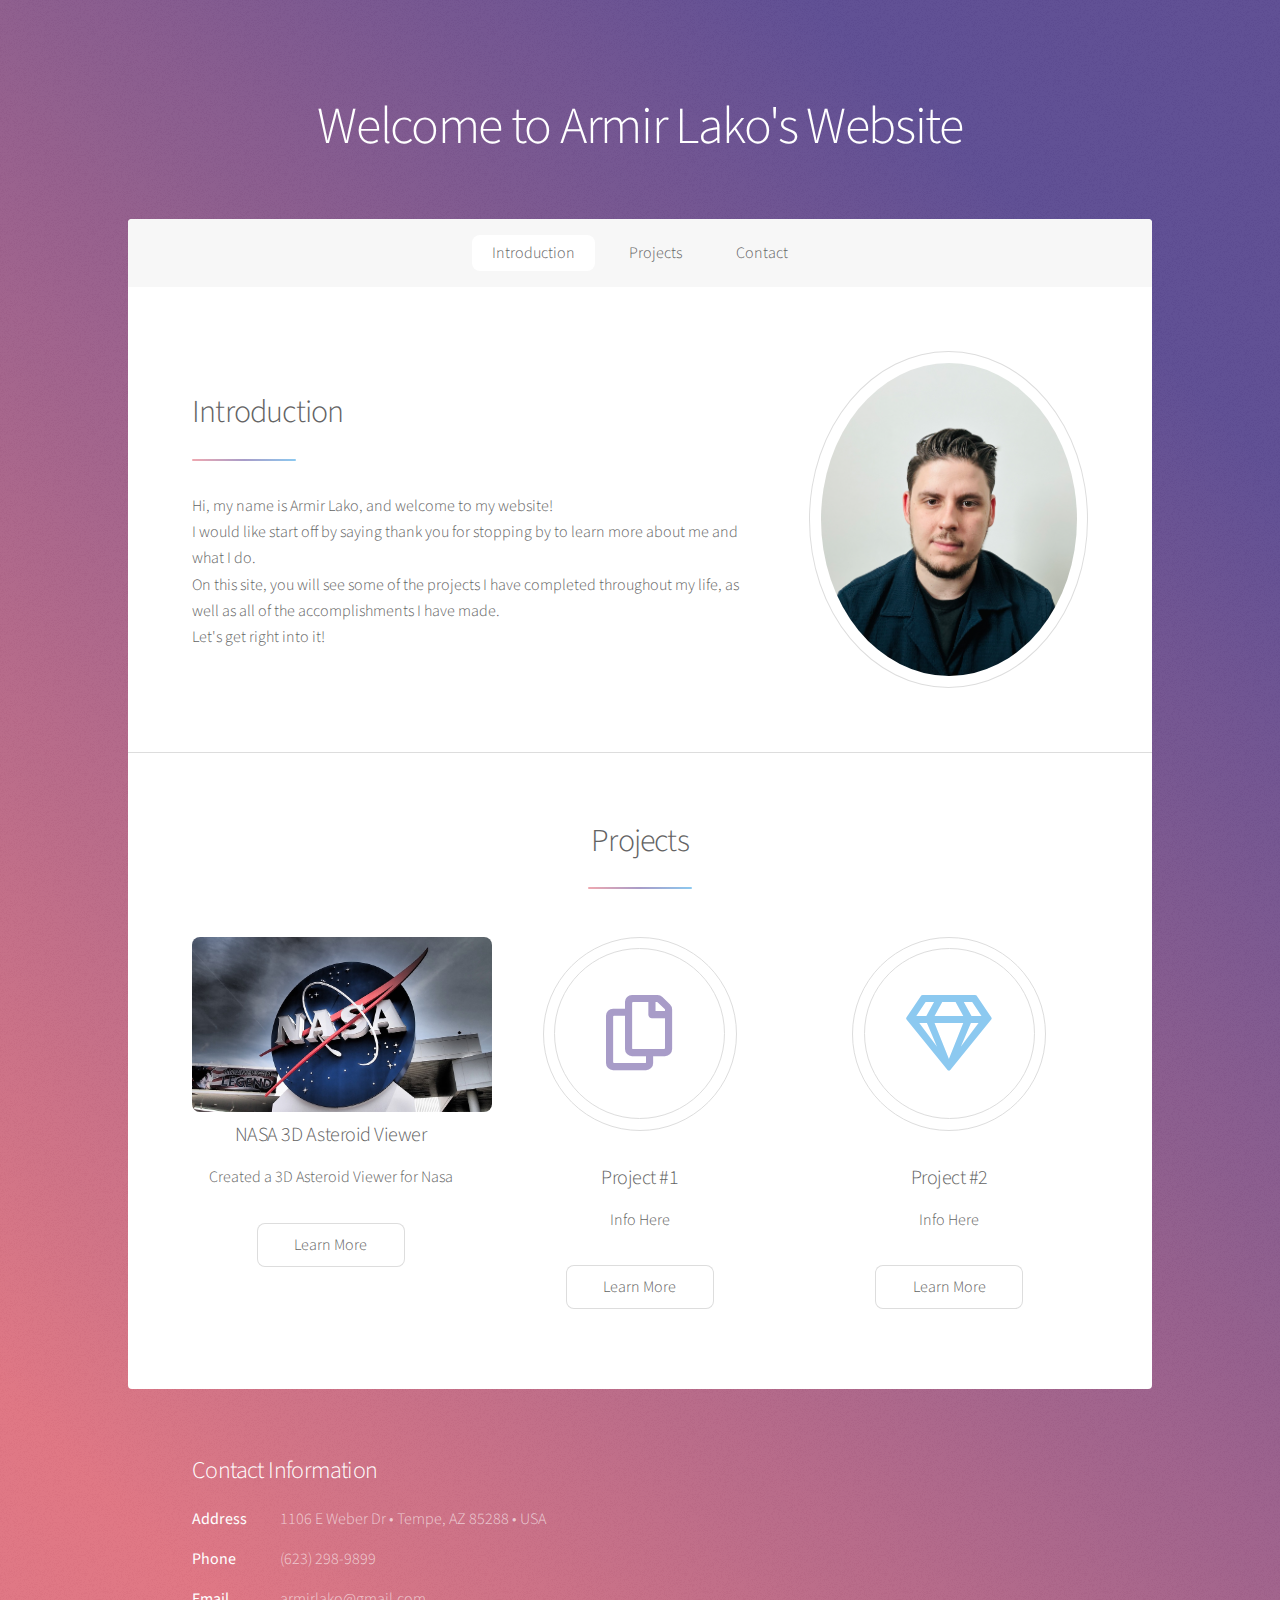
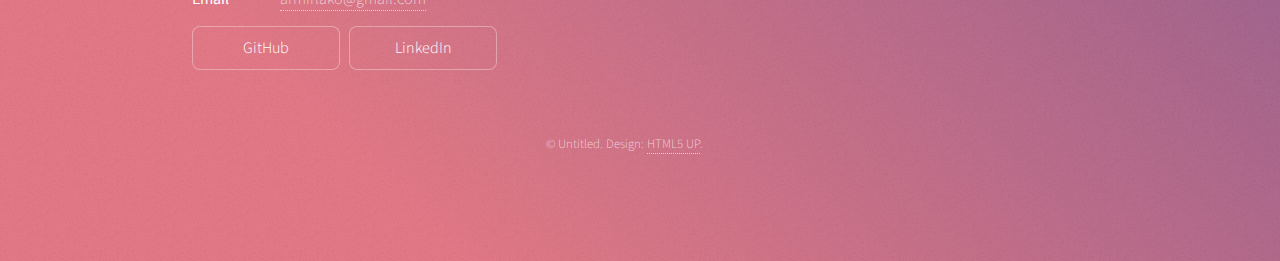
==== commit 040311ae: "10" ====
--- a/index.html
+++ b/index.html
@@ -77,10 +77,8 @@
 								
 							</section>
 
-						<!-- Get Started -->
+						<!-- Get Started
 							<section id="cta" class="main special">
-							
-								
 								<header class="major">
 									<h2>Contact Information</h2>
 									<p>	Address: &nbsp Tempe, AZ 85288 <br>
@@ -89,8 +87,6 @@
 										</b>
 									</p>
 									<ul class="icons">
-									
-										<!-- <li> <a href="https://github.com/armirlako" class="icon brands fa-github alt"><span class="label">GitHub</span></a></li> -->
 										<ul class="actions special">
 											<li><a href="https://www.github.com/armirlako" class="button">GitHub</a></li>
 											<li><a href="https://www.linkedin.com/in/armirlako/" class="button">LinkedIn</a></li>
@@ -98,13 +94,28 @@
 									</ul>
 								</header>
 							</section>
-
+						-->
 					</div>
 
 				<!-- Footer -->
-					<footer id="footer">
-					
-					</footer>
+				<footer id="footer">
+						
+					<section>
+						<h2>Contact Information</h2>
+						<dl class="alt">
+							<dt>Address</dt>
+							<dd>1106 E Weber Dr &bull; Tempe, AZ 85288 &bull; USA</dd>
+							<dt>Phone</dt>
+							<dd>(623) 298-9899</dd>
+							<dt>Email</dt>
+							<dd><a href="#">armirlako@gmail.com</a></dd>
+							<a href="https://www.github.com/armirlako" class="button">GitHub</a> &nbsp
+							<a href="https://www.linkedin.com/in/armirlako/" class="button">LinkedIn</a>
+						</dl>
+						
+					</section>
+					<p class="copyright">&copy; Untitled. Design: <a href="https://html5up.net">HTML5 UP</a>.</p>
+				</footer>
 
 			</div>
 
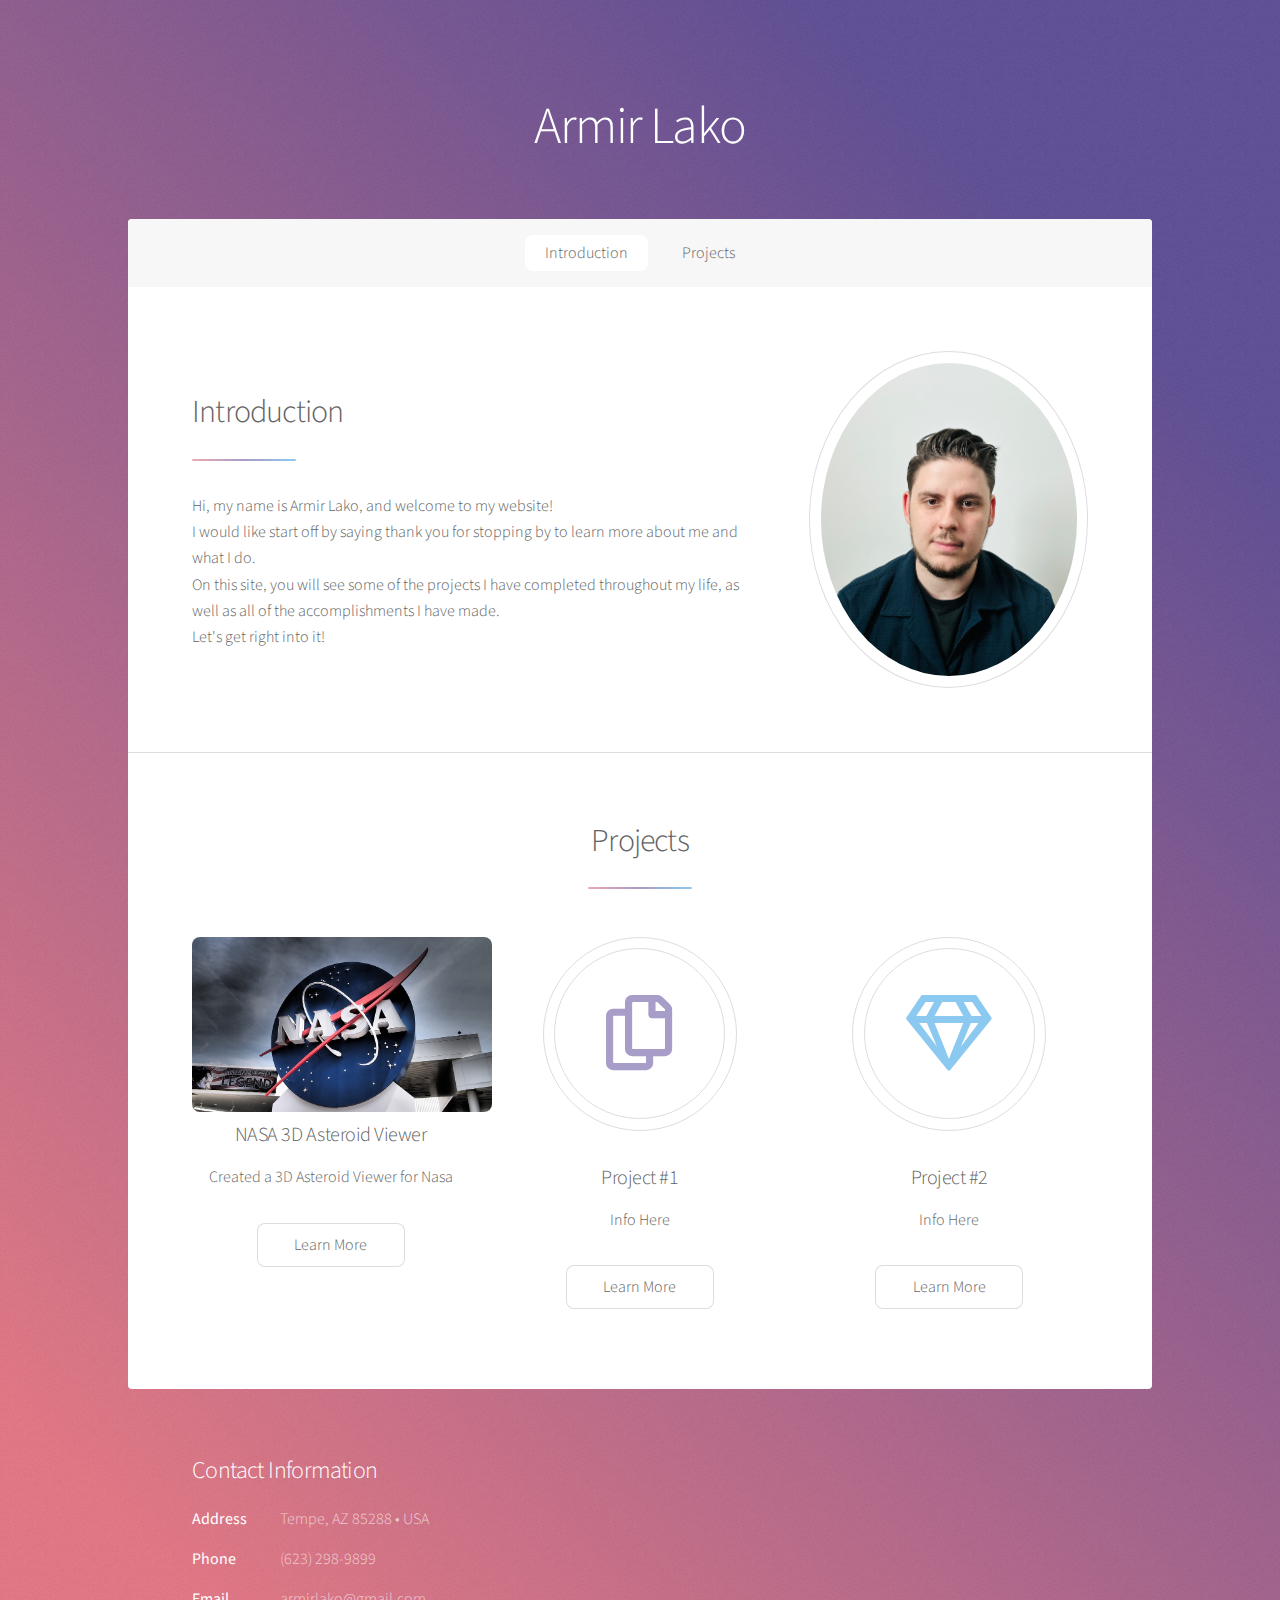
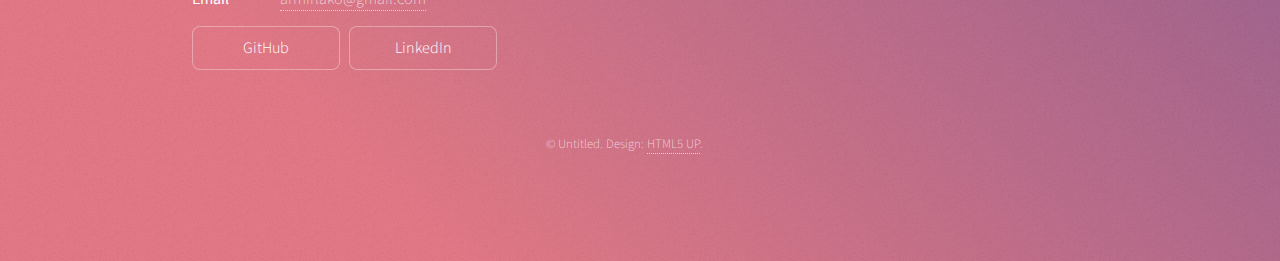
==== commit 91034093: "1" ====
--- a/index.html
+++ b/index.html
@@ -15,7 +15,7 @@
 
 				<!-- Header -->
 					<header id="header" class="alt">
-						<h1>Welcome to Armir Lako's Website</h1>
+						<h1>Armir Lako</h1>
 					</header>
 
 				<!-- Nav -->
@@ -23,7 +23,7 @@
 						<ul>
 							<li><a href="#intro" class="active">Introduction</a></li>
 							<li><a href="#first">Projects</a></li>
-							<li><a href="#cta">Contact</a></li>
+							<!-- <li><a href="#cta">Contact</a></li> -->
 						</ul>
 					</nav>
 
@@ -42,7 +42,8 @@
 											I would like start off by saying thank you for stopping by to learn more about me and what I do. <br>
 											On this site, you will see some of the projects I have completed throughout my life, as well as
 											all of the accomplishments I have made. <br>
-											Let's get right into it!</p>
+											Let's get right into it!
+										</p>
 									</div>
 									<span class="image"><img src="images/ArmirLako.jpg"  alt="" /></span>
 								</div>
@@ -77,7 +78,7 @@
 								
 							</section>
 
-						<!-- Get Started
+						<!-- Code to have a different view of the contact information
 							<section id="cta" class="main special">
 								<header class="major">
 									<h2>Contact Information</h2>
@@ -102,9 +103,10 @@
 						
 					<section>
 						<h2>Contact Information</h2>
+						
 						<dl class="alt">
 							<dt>Address</dt>
-							<dd>1106 E Weber Dr &bull; Tempe, AZ 85288 &bull; USA</dd>
+							<dd>Tempe, AZ 85288 &bull; USA</dd>
 							<dt>Phone</dt>
 							<dd>(623) 298-9899</dd>
 							<dt>Email</dt>
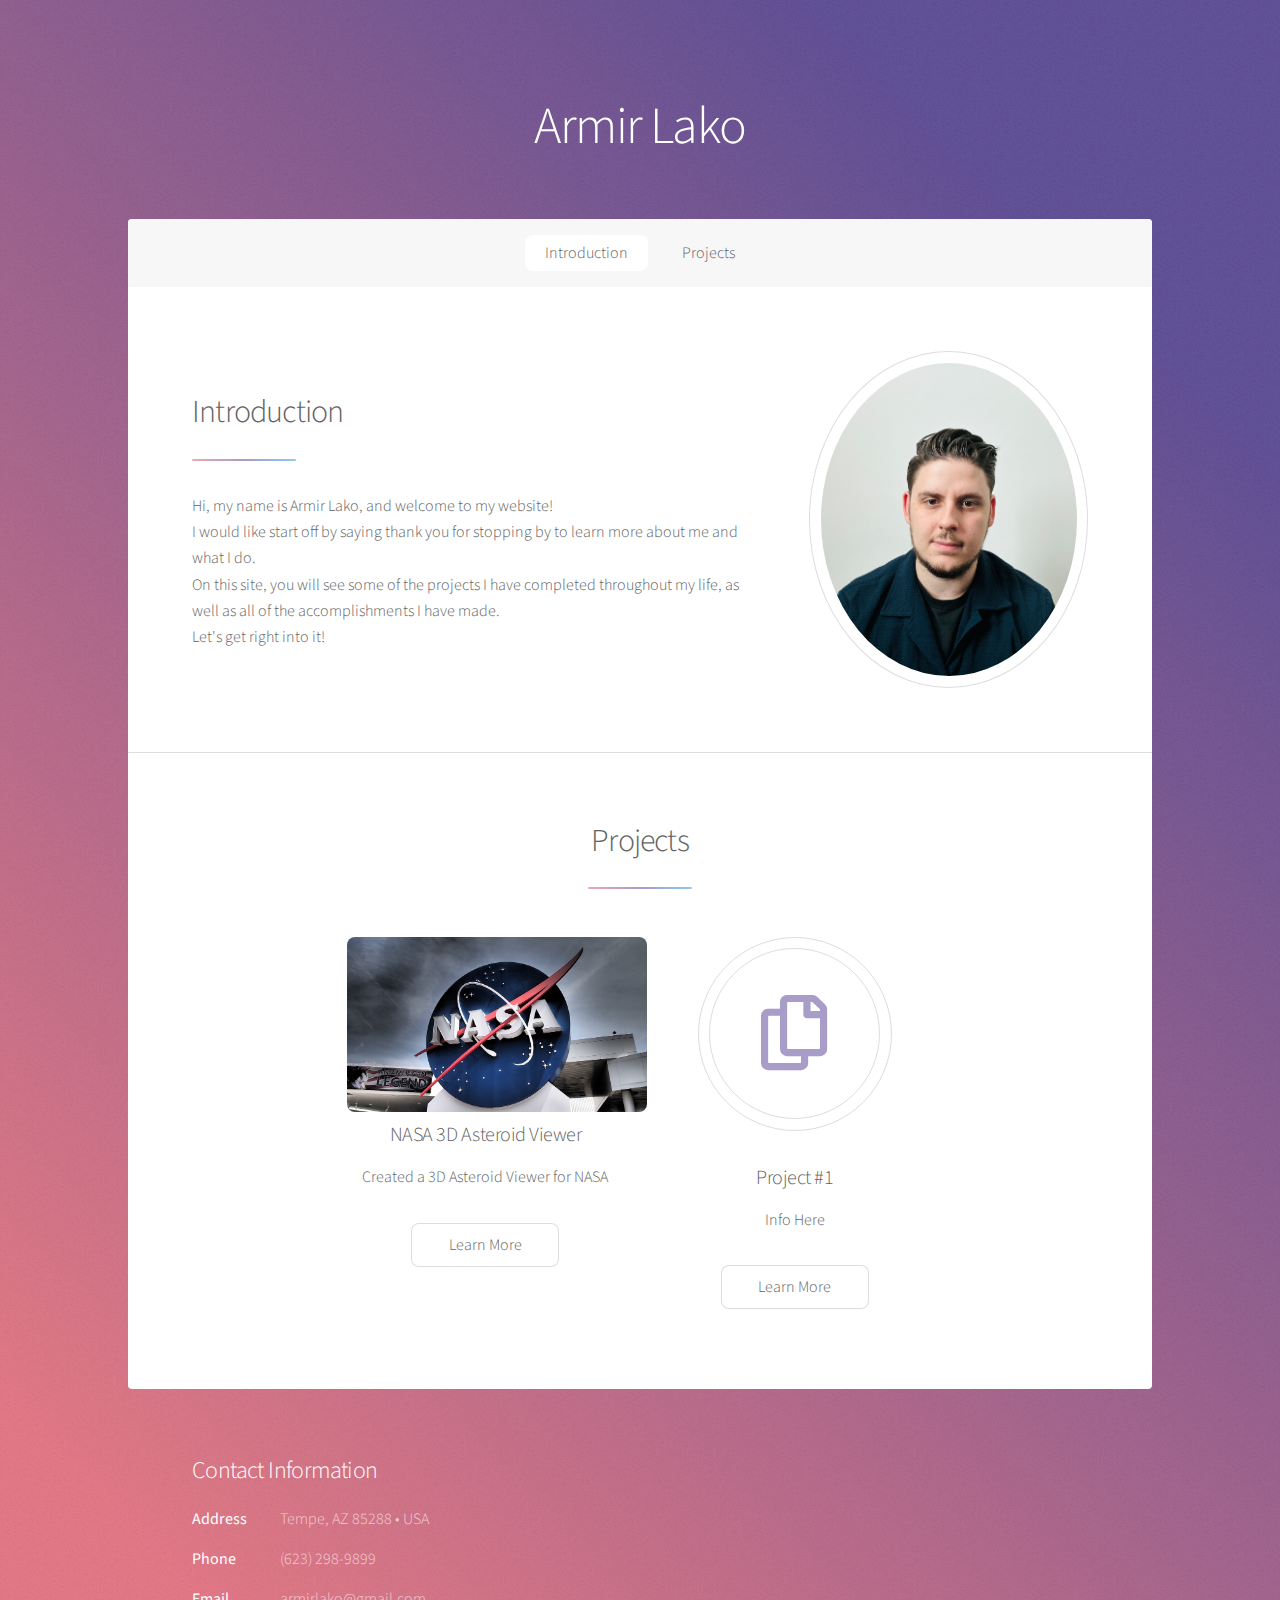
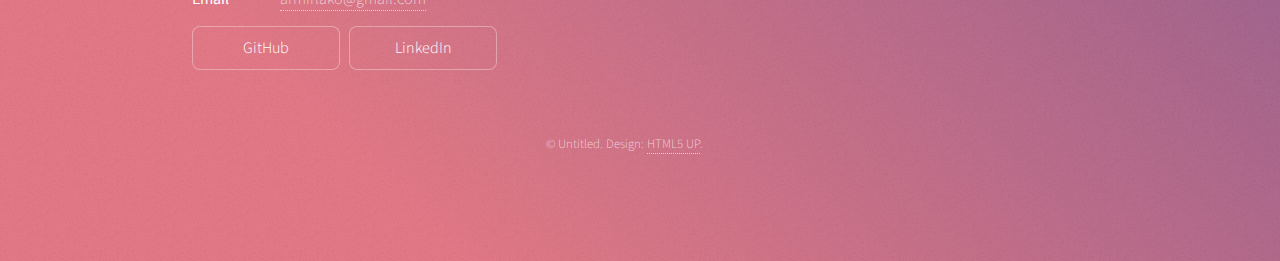
==== commit c916b6f7: "1" ====
--- a/index.html
+++ b/index.html
@@ -59,7 +59,7 @@
 										<span class="image"><img src="images/NASA.jpg" alt="" width="300" 
 											height="175" /></span>
 										<h3>NASA 3D Asteroid Viewer</h3>
-										<p>Created a 3D Asteroid Viewer for Nasa</p>
+										<p>Created a 3D Asteroid Viewer for NASA</p>
 										<a href="NASA.html" class="button">Learn More</a></li>
 									</li>
 									<li>
@@ -68,12 +68,7 @@
 										<p>Info Here</p>
 										<a href="generic.html" class="button">Learn More</a></li>
 									</li>
-									<li>
-										<span class="icon major style5 fa-gem"></span>
-										<h3>Project #2</h3>
-										<p>Info Here</p>
-										<a href="generic.html" class="button">Learn More</a></li>
-									</li>
+									
 								</ul>
 								
 							</section>
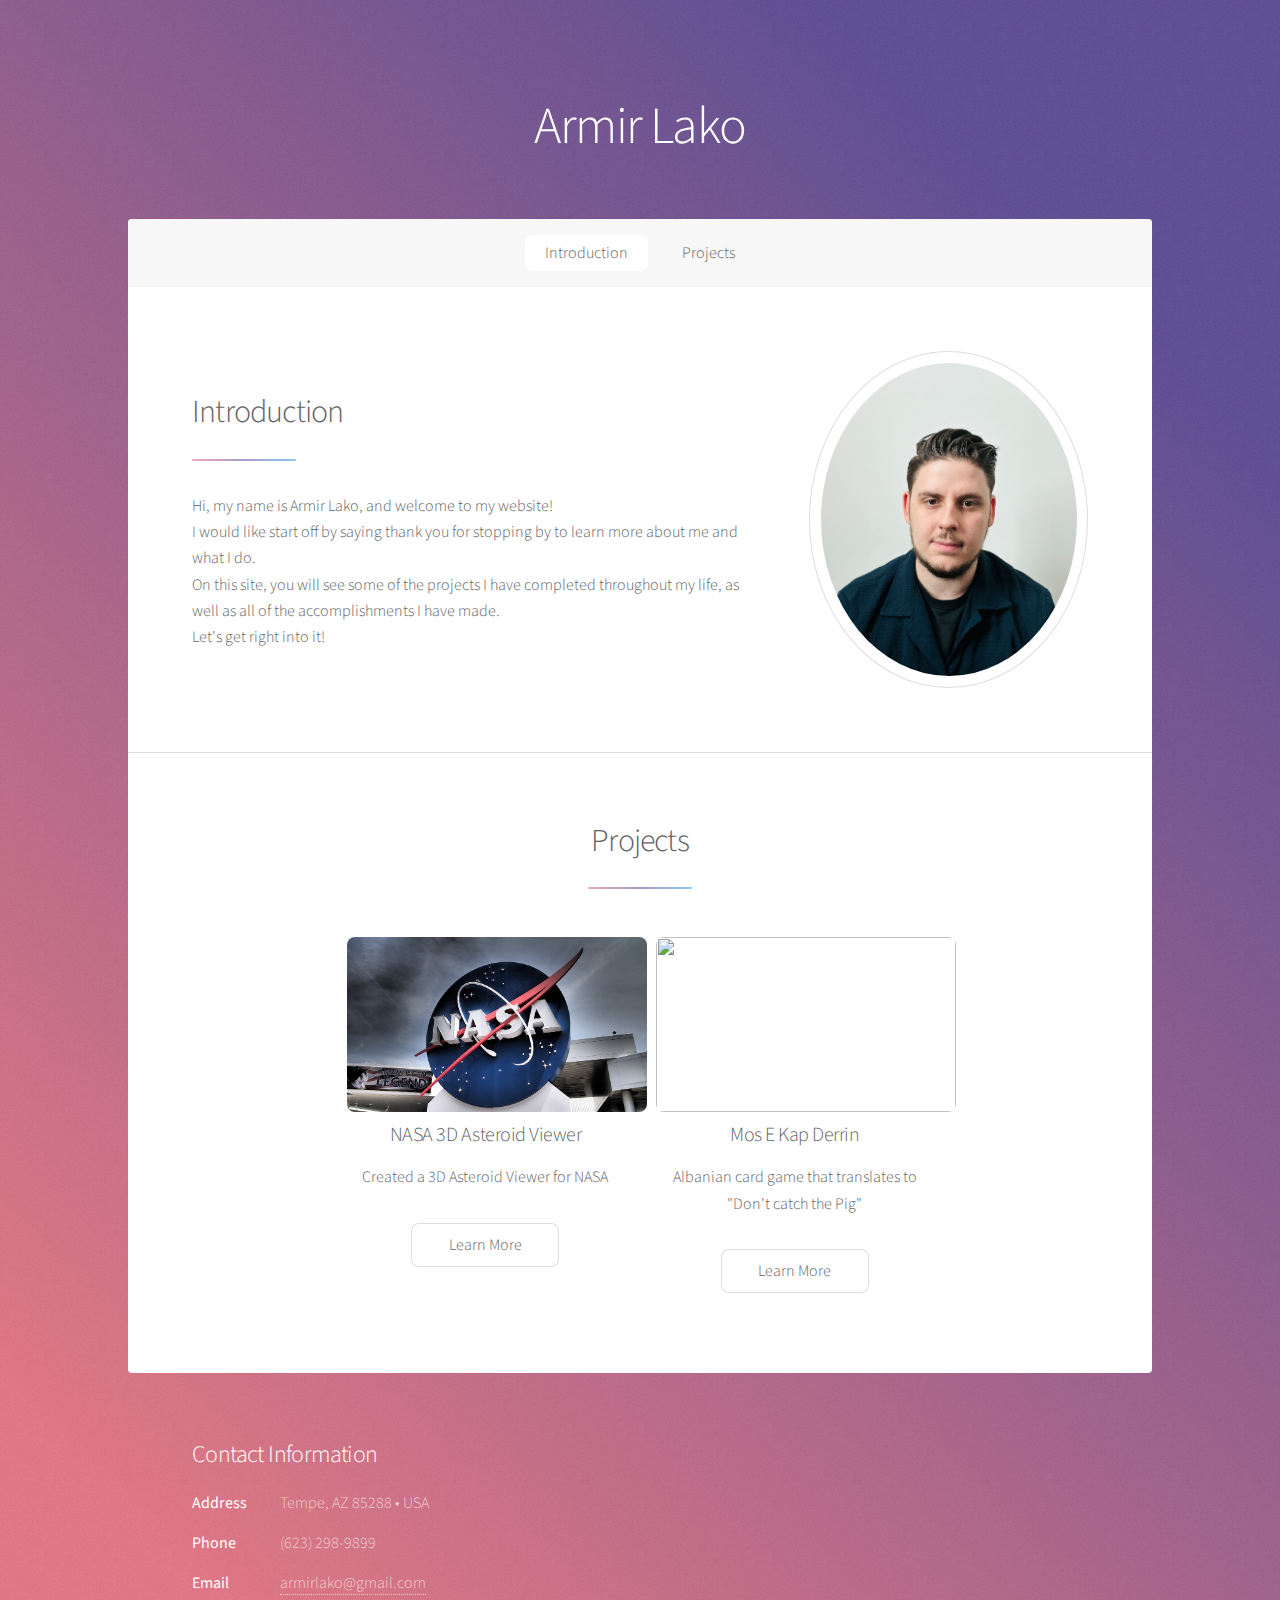
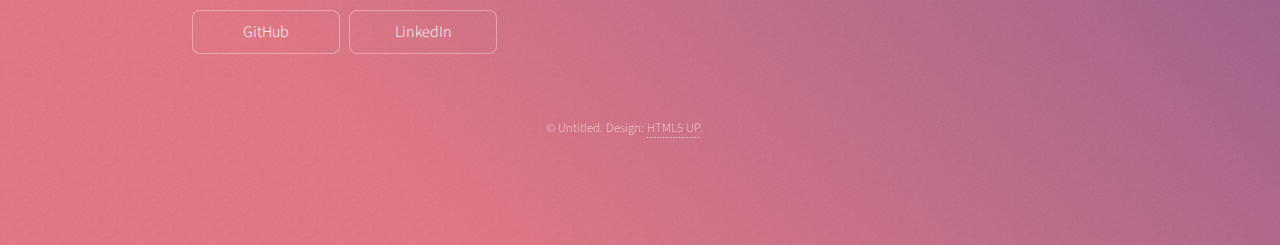
==== commit ff961061: "1" ====
--- a/index.html
+++ b/index.html
@@ -63,34 +63,16 @@
 										<a href="NASA.html" class="button">Learn More</a></li>
 									</li>
 									<li>
-										<span class="icon major style3 fa-copy"></span>
-										<h3>Project #1</h3>
-										<p>Info Here</p>
-										<a href="generic.html" class="button">Learn More</a></li>
+										<span class="image"><img src="images/CardGame.jpg" alt="" width="300" 
+											height="175" /></span>
+										<h3>Mos E Kap Derrin</h3>
+										<p> Albanian card game that translates to "Don't catch the Pig" </p>
+										<a href="CardGame.html" class="button">Learn More</a></li>
 									</li>
 									
 								</ul>
 								
 							</section>
-
-						<!-- Code to have a different view of the contact information
-							<section id="cta" class="main special">
-								<header class="major">
-									<h2>Contact Information</h2>
-									<p>	Address: &nbsp Tempe, AZ 85288 <br>
-										Phone: &nbsp (623) 298 - 9899 <br>
-										Email: &nbsp armirlako@gmail.com
-										</b>
-									</p>
-									<ul class="icons">
-										<ul class="actions special">
-											<li><a href="https://www.github.com/armirlako" class="button">GitHub</a></li>
-											<li><a href="https://www.linkedin.com/in/armirlako/" class="button">LinkedIn</a></li>
-										</ul>
-									</ul>
-								</header>
-							</section>
-						-->
 					</div>
 
 				<!-- Footer -->
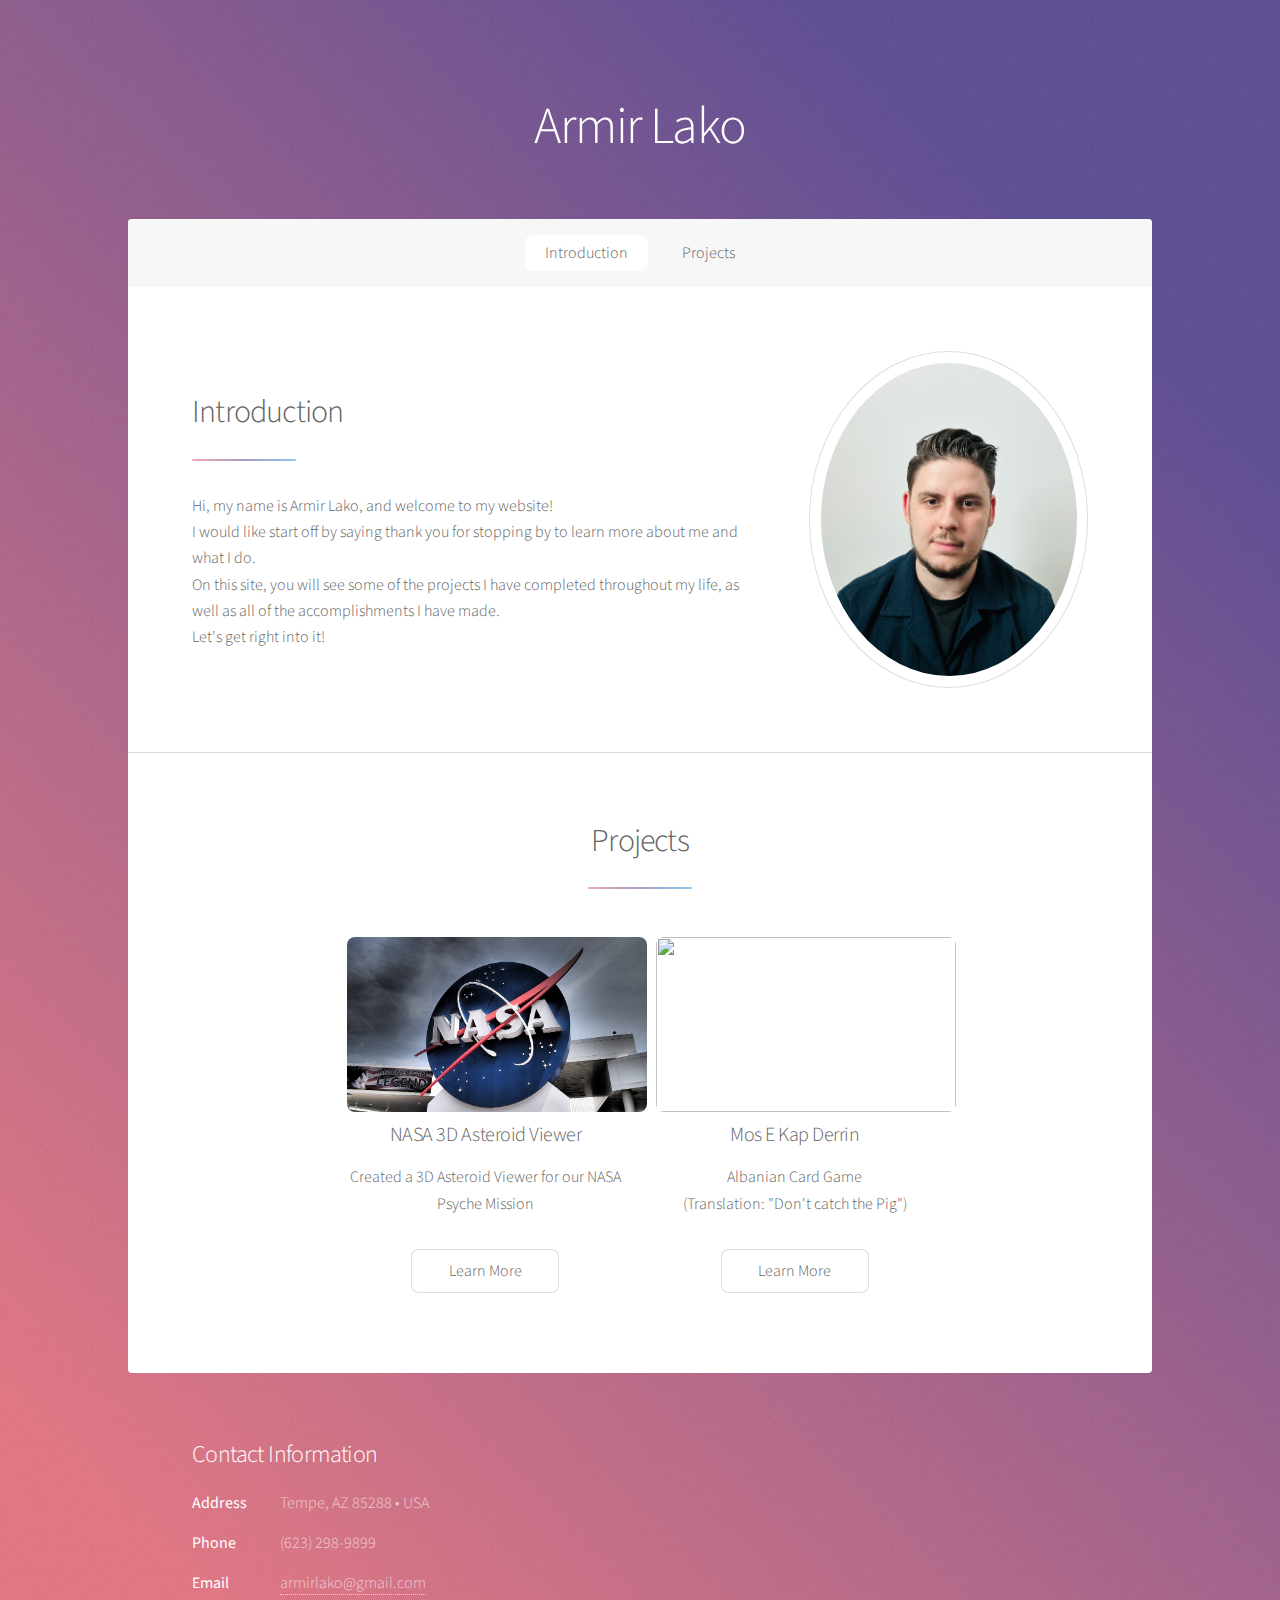
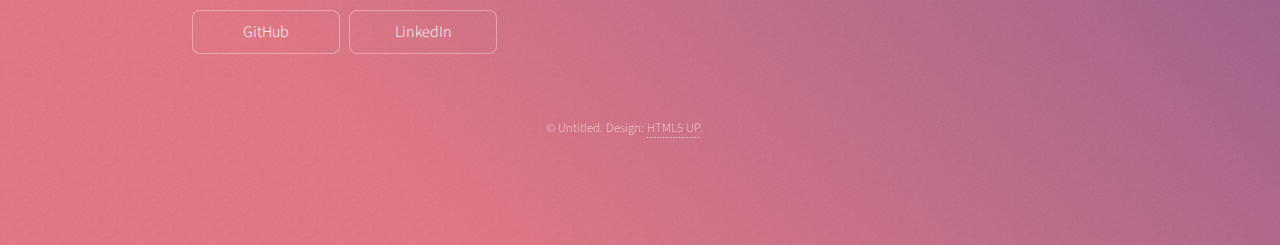
==== commit 6a185e09: "40" ====
--- a/index.html
+++ b/index.html
@@ -1,10 +1,15 @@
 <!DOCTYPE HTML>
-
+<!--
+	Stellar by HTML5 UP
+	html5up.net | @ajlkn
+	Free for personal and commercial use under the CCA 3.0 license (html5up.net/license)
+-->
 <html>
 	<head>
 		<title>Armir Lako's Website</title>
 		<meta charset="utf-8" />
 		<meta name="viewport" content="width=device-width, initial-scale=1, user-scalable=no" />
+		<link rel="icon" href="images/WebsiteLogo.jpg" type="image/jpg">
 		<link rel="stylesheet" href="assets/css/main.css" />
 		<noscript><link rel="stylesheet" href="assets/css/noscript.css" /></noscript>
 	</head>
@@ -23,7 +28,6 @@
 						<ul>
 							<li><a href="#intro" class="active">Introduction</a></li>
 							<li><a href="#first">Projects</a></li>
-							<!-- <li><a href="#cta">Contact</a></li> -->
 						</ul>
 					</nav>
 
@@ -54,22 +58,22 @@
 								<header class="major">
 									<h2>Projects</h2>
 								</header>
+
 								<ul class="features">
+
 									<li>
-										<span class="image"><img src="images/NASA.jpg" alt="" width="300" 
-											height="175" /></span>
+										<span class="image"><img src="images/NASA.jpg" alt="" width="300" height="175" /></span>
 										<h3>NASA 3D Asteroid Viewer</h3>
-										<p>Created a 3D Asteroid Viewer for NASA</p>
+										<p>Created a 3D Asteroid Viewer for our NASA Psyche Mission</p>
 										<a href="NASA.html" class="button">Learn More</a></li>
 									</li>
 									<li>
-										<span class="image"><img src="images/CardGame.jpg" alt="" width="300" 
-											height="175" /></span>
+										<span class="image"><img src="images/CardGame.jpg" alt="" width="300" height="175" /></span>
 										<h3>Mos E Kap Derrin</h3>
-										<p> Albanian card game that translates to "Don't catch the Pig" </p>
+										<p> Albanian Card Game <br> (Translation: "Don't catch the Pig") </p>
 										<a href="CardGame.html" class="button">Learn More</a></li>
 									</li>
-									
+
 								</ul>
 								
 							</section>
